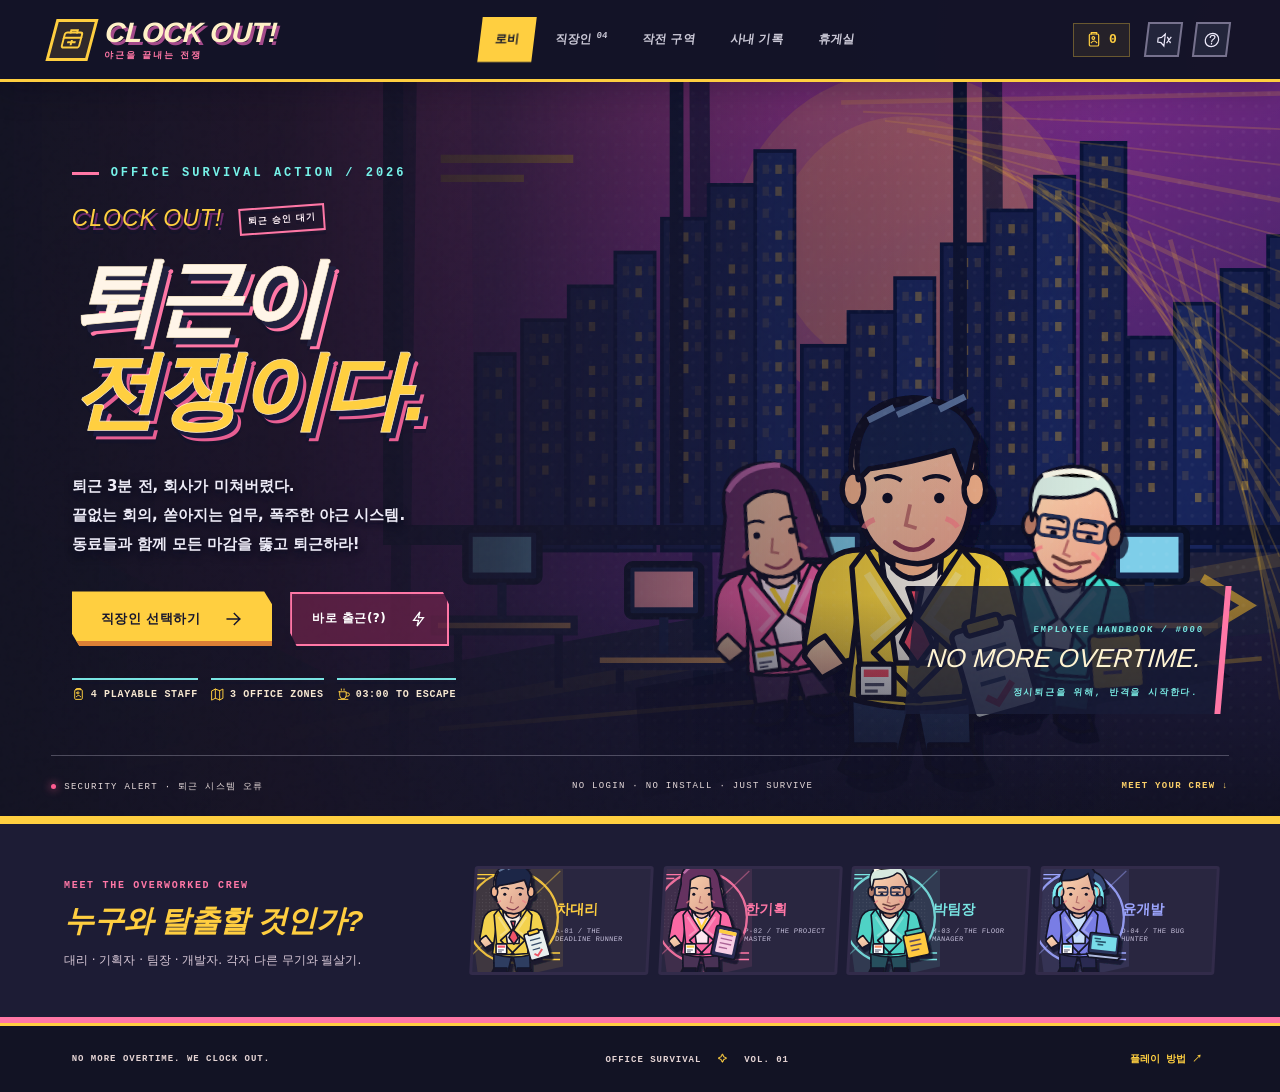
==== aftergrow/src/index.html @ 09dba0c4 "chore: include editable office game source, build and browser tests" ====
<!doctype html>
<html lang="ko">
<head>
<meta charset="utf-8">
<meta name="viewport" content="width=device-width,initial-scale=1,viewport-fit=cover">
<meta name="theme-color" content="#101022">
<meta name="description" content="퇴근 3분 전 폭주한 회사를 탈출하라! 네 명의 직장인이 펼치는 오피스 생존 액션.">
<title>CLOCK OUT! — 퇴근 전쟁</title>
<link rel="icon" href="assets/favicon.svg" type="image/svg+xml">
<link rel="stylesheet" href="styles.css">
</head>
<body>
<div class="app-shell">
  <header class="topbar" id="topbar">
    <button class="brand" data-nav="home" aria-label="처음 화면"><span id="brand-icon"></span><span>CLOCK OUT!<small>야근을 끝내는 전쟁</small></span></button>
    <nav class="main-nav" aria-label="주요 메뉴">
      <button class="nav-link active" data-nav="home">로비</button>
      <button class="nav-link" data-nav="roster">직장인 <sup>04</sup></button>
      <button class="nav-link" data-nav="map">작전 구역</button>
      <button class="nav-link" data-nav="archive">사내 기록</button>
      <button class="nav-link" data-nav="workshop">휴게실</button>
    </nav>
    <div class="top-tools"><span class="seed-wallet" id="wallet" title="작전으로 모은 업무 포인트"></span><button class="tool-button" id="sound-btn" title="소리 전환 (M)" aria-label="소리 켜기" aria-pressed="false"></button><button class="tool-button" id="help-btn" title="조작법 (F1)" aria-label="조작법 열기"></button></div>
  </header>
  <main id="main">
    <section id="menu" class="menu-view" aria-live="off"></section>
    <section id="play-view" class="play-view" hidden aria-label="오피스 작전">
      <canvas id="game" tabindex="0" role="img" aria-label="WASD 또는 방향키 이동. Space 돌진. E 전용 스킬. P 일시정지. 터치 드래그 이동."></canvas>
      <div class="play-vignette"></div>
      <div id="hud" class="hud">
        <div class="hud-person"><img id="hud-portrait" alt=""><div><span class="micro" id="hud-name"></span><div class="hp-track"><i id="hp-fill"></i></div><div class="hp-meta"><span id="hp-text"></span><span id="lv-text">LV 01</span></div></div></div>
        <div class="hud-clock"><span id="chapter-label" class="micro"></span><strong id="clock">03:00</strong><span id="objective">최종 관리자를 처치하세요</span></div>
        <div class="hud-counter"><span class="micro">처리한 업무</span><strong id="kill-text">000</strong><button id="pause-btn" class="tool-button" aria-label="일시정지">Ⅱ</button></div>
        <div class="xp-track"><i id="xp-fill"></i><span id="xp-text"></span></div>
      </div>
      <div id="boss-hud" class="boss-hud" hidden><div><span id="boss-name"></span><span id="boss-percent"></span></div><div><i id="boss-fill"></i></div></div>
      <div id="mission" class="mission"><span class="micro">FIELD OBJECTIVE</span><p id="mission-text">커피 머신의 원 안에서 2초 머무르세요.</p><span id="nodes-text">커피 머신 사용 0회</span></div>
      <div class="actionbar" id="actionbar"><div id="module-rack" class="module-rack"></div><div class="skill-buttons"><button id="skill-btn" class="ability-button"><span class="ability-icon" id="skill-icon"></span><span><b id="skill-name"></b><small id="skill-cd"></small></span><kbd>E</kbd><i id="skill-cover"></i></button><button id="dash-btn" class="ability-button dash"><span class="ability-icon" id="dash-icon"></span><span><b>돌진</b><small id="dash-cd">준비 완료</small></span><kbd>SPACE</kbd><i id="dash-cover"></i></button></div></div>
      <div class="touch-stick" id="touch-stick" hidden><div id="touch-knob"></div></div>
      <div id="chapter-cut" class="chapter-cut" hidden></div>
      <div id="battle-toast" class="battle-toast" role="status"></div>
    </section>
    <div id="overlay" class="overlay" hidden></div>
  </main>
  <footer id="footer"><span>NO MORE OVERTIME. WE CLOCK OUT.</span><span>OFFICE SURVIVAL <i>✧</i> VOL. 01</span><button data-nav="help">플레이 방법 ↗</button></footer>
</div>
<div id="site-toast" class="site-toast" role="status" aria-live="polite"></div>
<noscript><p style="padding:2rem">이 게임을 실행하려면 브라우저에서 JavaScript를 허용해 주세요.</p></noscript>
<script src="js/content.js"></script>
<script src="js/storage.js"></script>
<script src="js/art.js"></script>
<script src="js/audio.js"></script>
<script src="js/engine.js"></script>
<script src="js/app.js"></script>
</body>
</html>
---- aftergrow/src/styles.css ----
/* AFTERGROW / A botanical field guide in cream, ink, and living green. */
:root{--bg:#121e1b;--panel:#1a2923;--line:#dae1bd26;--ink:#e9ebd8;--muted:#94a598;--green:#cadd93;--amber:#edc589;--blue:#a8c7db;--accent:#cadd93;--serif:Georgia,'Nanum Myeongjo','Batang',serif;--sans:'Pretendard','Noto Sans KR','Apple SD Gothic Neo','Malgun Gothic',system-ui,sans-serif;--mono:'SFMono-Regular',Consolas,monospace}
*{box-sizing:border-box}html{background:var(--bg);scroll-behavior:smooth}body{margin:0;color:var(--ink);font-family:var(--sans);font-size:14px;line-height:1.6;overflow-x:hidden}button,a{-webkit-tap-highlight-color:transparent}button{font:inherit;color:inherit;cursor:pointer;border:0;background:none}button:disabled{cursor:not-allowed;opacity:.42}button:focus-visible,a:focus-visible{outline:2px solid var(--amber);outline-offset:5px}button,svg{flex-shrink:0}a{color:inherit}h1,h2,h3,p{margin:0}img{max-width:100%;display:block}svg{display:block}button .icon{pointer-events:none}[hidden]{display:none!important}.icon{width:22px;height:22px}::selection{background:#cadd9370;color:#fff}small{font-size:11px}kbd{font-family:var(--mono);border:1px solid #eff1d530;border-radius:4px;font-size:10px;padding:2px 6px;background:#f0efcd09}
.app-shell{max-width:1800px;margin:auto}.topbar{height:98px;padding:0 4.2%;display:flex;align-items:center;justify-content:space-between;gap:24px;border-bottom:1px solid var(--line)}.brand{display:flex;align-items:center;gap:12px;text-align:left;padding:0;font:500 21px var(--serif);letter-spacing:2px}.brand>span:first-child{display:grid;place-items:center;width:40px;height:45px;border:1px solid #cadd9360;border-radius:20px 20px 12px 12px;color:var(--green)}.brand .icon{width:26px;height:26px}.brand small{font:10px var(--sans);color:var(--muted);display:block;letter-spacing:3px;margin-top:6px}.main-nav{display:flex;align-items:center;gap:27px;height:100%}.nav-link{height:100%;position:relative;padding:0;font-size:12px;color:#a8b5a5;white-space:nowrap}.nav-link.active{color:var(--green)}.nav-link.active:after{position:absolute;bottom:-1px;left:0;right:0;height:2px;background:var(--green);content:''}.nav-link sup{font:9px var(--mono);color:#718c76}.nav-link:hover{color:var(--ink)}.top-tools{display:flex;gap:13px;align-items:center}.tool-button{border:1px solid var(--line);border-radius:50%;width:35px;height:35px;display:inline-flex;justify-content:center;align-items:center;color:var(--muted)}.tool-button .icon{width:16px;height:16px}.tool-button:hover{border-color:#cadd93;color:var(--ink);background:#cadd930e}.seed-wallet{display:flex;align-items:center;gap:7px;font:12px var(--mono);color:var(--green);margin-right:3px}.seed-wallet .icon{width:16px;height:16px}
#main{position:relative;min-height:640px}#menu{animation:arrive .5s ease}.micro,.eyebrow{font:10px var(--mono);letter-spacing:2px;text-transform:uppercase}.eyebrow{color:var(--green);display:flex;align-items:center;gap:12px}.eyebrow:before{content:'';width:27px;height:1px;background:currentColor}.pill{border:1px solid #d0dda742;border-radius:20px;padding:4px 10px;font:9px var(--mono);letter-spacing:1.3px;color:#c5d4ae;white-space:nowrap}.muted{color:var(--muted)}.section-kicker{color:var(--muted);font:10px var(--mono);letter-spacing:2px;margin-bottom:10px}.primary,.secondary,.text-button{display:inline-flex;align-items:center;justify-content:center;gap:24px;text-decoration:none;transition:transform .18s,background .18s,border-color .18s}.primary{background:var(--green);color:#243623;min-height:54px;border:1px solid var(--green);padding:14px 27px;font-weight:650;font-size:13px;border-radius:3px}.primary .icon{width:19px}.primary:hover{background:#dcebb0;transform:translateY(-2px)}.secondary{border:1px solid #d0dda749;border-radius:3px;min-height:54px;padding:14px 24px;color:#dbe1c8;font-size:13px;background:#18302525}.secondary:hover{border-color:var(--green);background:#cadd930d}.text-button{font-size:12px;color:var(--muted);padding:10px 0;gap:9px}.text-button:hover{color:var(--green)}.text-button .icon{width:17px}.button-row{display:flex;align-items:center;gap:14px;flex-wrap:wrap}.large-number{font:italic 50px var(--serif);color:#dbe3c0}.flourish{color:var(--green);font-family:var(--serif);font-size:26px}
.hero{position:relative;min-height:686px;isolation:isolate;overflow:hidden;border-bottom:1px solid var(--line)}.hero-art{position:absolute;inset:0;z-index:-3}.hero-art img{width:100%;height:100%;object-fit:cover;object-position:center}.hero:before{content:'';position:absolute;inset:0;z-index:-1;background:linear-gradient(90deg,#12201bee 0%,#14221cdd 26%,#12221ca6 40%,#12211c14 60%,transparent 80%),linear-gradient(0deg,#12201bce,transparent 24%)}.hero:after,.paper-grain:after{content:'';position:absolute;inset:0;pointer-events:none;background-image:url("data:image/svg+xml,%3Csvg viewBox='0 0 150 150' xmlns='http://www.w3.org/2000/svg'%3E%3Cfilter id='n'%3E%3CfeTurbulence type='fractalNoise' baseFrequency='.77' numOctaves='3' stitchTiles='stitch'/%3E%3C/filter%3E%3Cpath fill='%23fff' filter='url(%23n)' opacity='.19' d='M0 0h150v150H0z'/%3E%3C/svg%3E");opacity:.16;mix-blend-mode:screen;z-index:1}.hero-copy{position:relative;padding:83px 0 109px 5.6%;max-width:620px;z-index:2}.hero-copy .eyebrow{margin-bottom:28px}.hero-wordmark{font:11px var(--mono);letter-spacing:6px;color:#b0c29b;margin-bottom:16px}.hero h1{font-family:var(--serif);font-size:clamp(38px,3.8vw,65px);font-weight:400;line-height:1.38;letter-spacing:-2.4px;word-break:keep-all}.hero h1 em{font-style:normal;color:#d0dda1}.hero-description{font-size:13px;line-height:1.95;color:#b3bfa8;margin:25px 0 29px;word-break:keep-all}.hero .button-row{gap:18px}.hero .secondary{border:0;padding:0 10px;color:#d3d9c0;font-size:12px}.hero .secondary .icon{width:17px}.hero-detail{display:flex;gap:27px;margin-top:27px;color:#b2bfa2;font:10px var(--mono);letter-spacing:.7px}.hero-detail span{display:flex;align-items:center;gap:6px}.hero-detail .icon{width:13px;height:13px;color:var(--green)}.hero-caption{position:absolute;bottom:96px;right:6%;text-align:right}.hero-caption strong{display:block;font:italic 20px var(--serif);color:#e4e3bd;margin:5px 0}.hero-caption .micro{font-size:9px;color:#a5b893}.hero-caption:before{content:'';display:block;width:80px;height:1px;background:#d4dcb660;margin:0 0 18px auto}.hero-bottom{position:absolute;z-index:2;bottom:0;left:5.6%;right:5.6%;height:60px;border-top:1px solid var(--line);display:flex;align-items:center;justify-content:space-between;gap:12px;color:#a3b396;font:9px var(--mono);letter-spacing:1.3px}.status{display:flex;align-items:center;gap:8px}.status:before{content:'';width:5px;height:5px;border-radius:50%;background:var(--green);box-shadow:0 0 9px #cadd9350}
.home-after{padding:37px 5.6% 42px;display:grid;grid-template-columns:1fr 2.2fr;gap:36px;align-items:center;border-bottom:1px solid var(--line)}.home-after h2{font:24px var(--serif);margin:6px 0 9px}.home-after p{font-size:12px;color:var(--muted)}.mini-roster{display:grid;grid-template-columns:repeat(4,1fr);gap:10px}.mini-character{position:relative;display:flex;align-items:center;gap:6px;background:#d8e8b105;border:1px solid var(--line);border-radius:3px;padding:0 9px 0 0;min-height:90px;text-align:left;transition:background .2s,transform .2s}.mini-character:hover{transform:translateY(-3px);background:#d8e8b10e}.mini-character img{width:68px;height:90px;object-fit:contain;object-position:50% 60%;align-self:end}.mini-character strong{font-size:12px;color:var(--accent);font-weight:500}.mini-character small{display:block;font:9px var(--mono);color:var(--muted);margin-top:6px}
.page{padding:43px 5.6% 52px;animation:arrive .4s ease}.page-heading{display:flex;align-items:flex-end;justify-content:space-between;gap:30px;margin-bottom:26px}.page-heading h1{font-family:var(--serif);font-size:34px;font-weight:400;letter-spacing:-1px;margin-top:12px}.page-heading p{color:var(--muted);font-size:12px;line-height:1.9;max-width:380px}.page-counter{font:italic 68px var(--serif);color:#a6bf862a;line-height:1}.roster-tabs{display:grid;grid-template-columns:repeat(4,1fr);gap:11px;margin-top:30px}.roster-tab{border:1px solid var(--line);padding:10px 18px;display:flex;align-items:center;gap:15px;text-align:left;background:#d8e8b103;transition:.2s}.roster-tab img{width:53px;height:65px;object-fit:contain}.roster-tab strong{font-size:13px;font-weight:500}.roster-tab small{display:block;color:var(--muted);font-size:10px;margin-top:3px}.roster-tab .tab-check{margin-left:auto;color:var(--accent);font-size:13px;opacity:0}.roster-tab.selected{border-color:var(--accent);background:color-mix(in srgb,var(--accent) 7%,transparent)}.roster-tab.selected .tab-check{opacity:1}.roster-tab:hover{border-color:var(--accent)}.roster-layout{display:grid;grid-template-columns:45% 1fr;gap:48px;align-items:center;border:1px solid var(--line);background:linear-gradient(115deg,#cadd9304,transparent 60%);position:relative;padding:18px 44px 18px 10px;min-height:460px}.roster-portrait{height:430px;position:relative;display:grid;place-items:center}.roster-portrait img{height:100%;object-fit:contain;animation:breathe 6s ease-in-out infinite}.portrait-caption{position:absolute;bottom:11px;left:15px;right:15px;display:flex;justify-content:space-between;font:8px var(--mono);letter-spacing:2px;color:var(--muted)}.character-name{display:flex;align-items:center;gap:18px;margin:7px 0 3px}.character-name h2{font-family:var(--serif);font-size:48px;letter-spacing:-1px;font-weight:400;color:var(--accent)}.character-name .pill{color:var(--accent);border-color:color-mix(in srgb,var(--accent) 35%,transparent)}.character-title{font-size:12px;color:#c4ceb6}.character-quote{font-family:var(--serif);font-size:18px;margin:21px 0 10px;letter-spacing:-.4px;color:#e2e5d1;word-break:keep-all}.character-bio{font-size:12px;line-height:1.95;color:var(--muted);max-width:510px;word-break:keep-all}.trait-grid{display:grid;grid-template-columns:1fr 1fr;gap:17px;margin:22px 0 23px;padding-top:20px;border-top:1px solid var(--line)}.trait{display:flex;gap:11px;align-items:flex-start}.trait>.icon{color:var(--accent);width:24px;margin-top:3px}.trait label{display:block;font:8px var(--mono);letter-spacing:1.3px;color:var(--muted)}.trait strong{display:block;font-size:12px;font-weight:550;margin:2px 0 4px}.trait p{font-size:10px;color:#99ad9b;line-height:1.8}.character-stats{display:flex;gap:25px;margin:16px 0 19px}.stat-row{display:flex;align-items:center;gap:9px;color:var(--muted);font-size:10px}.stat-pips{display:flex;gap:3px}.stat-pips i{height:5px;width:13px;background:#cedfa919}.stat-pips i.on{background:var(--accent)}
.chapter-grid{display:grid;grid-template-columns:repeat(3,1fr);gap:19px}.chapter-card{display:flex;flex-direction:column;text-align:left;border:1px solid var(--line);background:#d9e5bd03;position:relative;padding:0;overflow:hidden}.chapter-card.selected{border-color:var(--accent)}.chapter-card:hover .chapter-picture img{transform:scale(1.04)}.chapter-picture{height:211px;width:100%;position:relative;overflow:hidden}.chapter-picture img{width:100%;height:100%;object-fit:cover;object-position:72% center;transition:transform .4s}.chapter-picture:after{content:'';position:absolute;inset:0;background:linear-gradient(0deg,#15251dc9,transparent 50%)}.chapter-number{position:absolute;left:21px;top:10px;font:italic 52px var(--serif);color:#ecedd2a6}.chapter-stamp{position:absolute;right:17px;top:21px;font:8px var(--mono);letter-spacing:2px;border:1px solid #dce6c554;padding:4px 8px;background:#19291e66;color:#e5e8c9}.chapter-info{padding:22px 24px 24px;flex:1}.chapter-info .micro{font-size:8px;color:var(--accent);letter-spacing:1.8px}.chapter-info h2{font:27px var(--serif);margin:8px 0 10px;font-weight:400}.chapter-info p{font-size:11px;color:var(--muted);line-height:1.95;word-break:keep-all}.chapter-meta{display:flex;align-items:center;justify-content:space-between;margin-top:21px;padding-top:15px;border-top:1px solid var(--line);font:10px var(--mono);color:#bacab0}.chapter-meta .icon{width:16px}.expedition-bar{display:flex;align-items:center;gap:22px;padding:18px 24px;background:#d5e7b206;border:1px solid var(--line);margin-top:24px}.expedition-bar img{width:62px;height:74px;object-fit:contain}.expedition-bar .expedition-copy{flex:1}.expedition-copy h3{font-size:14px;font-weight:500;margin:4px 0}.expedition-copy p{font-size:11px;color:var(--muted)}.expedition-bar .primary{margin-left:auto}.map-note{color:#91a58f;font-size:10px;margin-top:17px}
.archive-layout{display:grid;grid-template-columns:1fr 1.15fr;gap:28px;align-items:start}.archive-list{display:grid;grid-template-columns:1fr 1fr;gap:11px}.archive-item{min-height:96px;padding:18px;text-align:left;border:1px solid var(--line);display:flex;align-items:center;gap:14px;background:#dae0bc03}.archive-item>.icon{color:var(--green);width:22px}.archive-item strong{display:block;font-size:12px;font-weight:500;margin-top:7px}.archive-item small{font:8px var(--mono);letter-spacing:.8px;color:var(--muted)}.archive-item.selected{border-color:var(--green);background:#cadd930b}.archive-item.locked{opacity:.5}.archive-item.locked>.icon{color:var(--muted)}.archive-page{background:#dedeca;color:#344437;padding:42px 40px;min-height:480px;position:relative;box-shadow:4px 6px 0 #bdc3a622}.archive-page:before{content:'';position:absolute;inset:12px;border:1px solid #7483654a;pointer-events:none}.archive-page .micro{color:#6f7d63;font-size:9px}.archive-page h2{font:30px var(--serif);margin:38px 0 27px}.archive-page p{font:15px/2.3 var(--serif);word-break:keep-all}.archive-page .archive-sign{font:italic 16px var(--serif);color:#7e8c6a;text-align:right;margin-top:35px}.archive-decoration{display:flex;align-items:center;justify-content:space-between;border-bottom:1px solid #7e8c6a4d;padding-bottom:20px}.archive-decoration .icon{width:32px;height:32px;color:#7e8c6a}
.workshop-grid{display:grid;grid-template-columns:repeat(3,1fr);gap:20px}.research-card{border:1px solid var(--line);padding:28px;background:#d8e8b103}.research-card>.icon{width:41px;height:41px;color:var(--green);margin-bottom:20px}.research-card h2{font:24px var(--serif);margin:9px 0}.research-card p{font-size:11px;color:var(--muted);min-height:40px}.research-card .stat-pips{margin:20px 0}.research-card .stat-pips i{width:36px;background:#cadd931a}.research-card .stat-pips .on{background:var(--green)}.research-card button{width:100%;margin-top:9px;min-height:45px}.recipe-section{margin-top:36px;border-top:1px solid var(--line);padding-top:29px}.recipe-section h2{font:24px var(--serif);margin:8px 0 22px}.recipe-grid{display:grid;grid-template-columns:repeat(3,1fr);gap:18px}.recipe{border:1px solid var(--line);padding:20px;display:flex;gap:13px;align-items:flex-start}.recipe>.icon{color:var(--amber);margin-top:3px}.recipe strong{font-size:12px;font-weight:500}.recipe p{font-size:10px;color:var(--muted);margin:6px 0;line-height:1.8}.recipe .micro{font-size:8px;color:var(--amber);letter-spacing:.5px}
#footer{display:flex;align-items:center;justify-content:space-between;gap:16px;padding:25px 5.6%;font:8px var(--mono);letter-spacing:1px;color:#788c7c}#footer i{font-style:normal;padding:0 10px;color:var(--green)}#footer button{font-size:10px;color:#a4b497}.site-toast{position:fixed;bottom:28px;left:50%;transform:translate(-50%,20px);opacity:0;background:#e0e5c7;color:#273c29;padding:12px 24px;border-radius:4px;font-size:12px;z-index:60;pointer-events:none;transition:.2s;max-width:90vw;text-align:center;box-shadow:0 5px 25px #08100a60}.site-toast.visible{transform:translate(-50%,0);opacity:1}
body.in-game{overflow:hidden}body.in-game .topbar{height:66px;padding:0 3%;background:#101d18}body.in-game .brand{font-size:17px}body.in-game .brand small{display:none}body.in-game .brand>span:first-child{height:33px;width:30px;border-radius:16px 16px 8px 8px}body.in-game .brand .icon{width:20px;height:20px}body.in-game .main-nav{display:none}body.in-game #main{min-height:0}body.in-game #footer{display:none}.play-view{height:calc(100dvh - 66px);min-height:360px;position:relative;overflow:hidden;touch-action:none;background:#223a30}.play-view canvas{width:100%;height:100%;display:block;outline:0;touch-action:none}.play-vignette{position:absolute;inset:0;pointer-events:none;background:radial-gradient(ellipse at center,transparent 42%,#10231b88 100%)}.hud{position:absolute;top:0;left:0;right:0;display:flex;justify-content:space-between;align-items:flex-start;padding:24px 30px 38px;background:linear-gradient(#0b211be0,#0b211b55 70%,transparent);pointer-events:none;color:#edf0d8}.hud-person{display:flex;align-items:center;gap:14px;min-width:220px}.hud-person>img{width:55px;height:62px;object-fit:cover;border:1px solid #d9e2b534;border-radius:28px 28px 18px 18px;background:#acbe8433}.hud-person>div{width:174px}.hud-person .micro{font-size:9px;letter-spacing:1.5px;color:var(--accent)}.hp-track{height:7px;background:#e2edb926;margin-top:8px;border-radius:4px;overflow:hidden}.hp-track i{display:block;height:100%;background:linear-gradient(90deg,#98b76c,#d2e4a6);width:100%;transition:width .15s}.hp-meta{display:flex;justify-content:space-between;margin-top:5px;font:9px var(--mono);color:#c0ccac}.hud-clock{text-align:center;position:absolute;left:50%;transform:translateX(-50%);top:21px}.hud-clock .micro{font-size:8px;color:#c4d0b2;letter-spacing:1.8px}.hud-clock strong{display:block;font:40px var(--serif);letter-spacing:2px;line-height:1.15;margin:7px 0 6px}.hud-clock>span:last-child{display:block;font-size:9px;color:#a9bfa5}.hud-counter{text-align:right;display:grid;grid-template-columns:auto 38px;gap:1px 18px;align-items:center}.hud-counter>.micro{font-size:9px;grid-column:1;color:#b2c3a5}.hud-counter>strong{font:29px var(--serif);grid-column:1}.hud-counter>.tool-button{grid-column:2;grid-row:1/3;pointer-events:auto;background:#10291b70;color:#dae1b9}.xp-track{position:absolute;height:3px;left:0;right:0;top:0;background:#17291d}.xp-track>i{display:block;height:100%;width:0;background:#e4c58d;box-shadow:0 0 9px #e4c58d88}.xp-track span{display:none}.boss-hud{position:absolute;left:50%;top:127px;transform:translateX(-50%);width:min(400px,46%);pointer-events:none}.boss-hud>div:first-child{display:flex;justify-content:space-between;font-size:11px;color:#edd9b5;margin-bottom:6px;text-shadow:0 2px #183327}.boss-hud>div:last-child{height:5px;background:#eee0c222;border-radius:3px;overflow:hidden}.boss-hud i{display:block;height:100%;background:#dd9b7c;transition:width .13s}.mission{position:absolute;left:30px;top:122px;border-left:1px solid #d1dfba50;padding-left:13px;max-width:208px;pointer-events:none}.mission>.micro{font-size:8px;letter-spacing:1.5px;color:#c7d8b1}.mission>p{font-size:10px;color:#c2d0b2;line-height:1.8;margin:5px 0;text-shadow:0 1px #1b3023}.mission>span:last-child{font:9px var(--mono);color:#a3c494}.actionbar{position:absolute;bottom:22px;left:30px;right:30px;display:flex;align-items:flex-end;justify-content:space-between;gap:20px;pointer-events:none}.module-rack{display:flex;gap:6px;align-items:center;flex-wrap:wrap;max-width:480px}.module-slot{width:35px;height:39px;background:#142a22d9;border:1px solid #c1d4a735;border-radius:3px;display:grid;place-items:center;position:relative;color:#ceddae;pointer-events:auto}.module-slot .icon{width:19px;height:19px}.module-slot small{position:absolute;right:-3px;bottom:-3px;font:8px var(--mono);color:#1e3524;background:#d2dda8;padding:1px 3px;border-radius:2px}.module-slot.evolution{border-color:var(--amber);color:var(--amber)}.skill-buttons{display:flex;gap:9px;pointer-events:auto}.ability-button{background:#132b23eb;backdrop-filter:blur(8px);border:1px solid #cddfb66b;border-radius:5px;display:flex;align-items:center;position:relative;gap:12px;padding:10px 13px;text-align:left;min-width:177px;overflow:hidden;isolation:isolate}.ability-button.dash{min-width:135px;border-color:#a4c8bd55}.ability-icon{color:var(--accent)}.ability-icon .icon{width:27px;height:27px}.ability-button b{font-weight:500;font-size:11px;display:block}.ability-button small{font:8px var(--mono);color:#a9c095;display:block;margin-top:4px}.ability-button kbd{margin-left:auto;align-self:flex-end;padding:2px 4px;font-size:8px;color:#c8d6b0}.ability-button i{position:absolute;bottom:0;left:0;right:0;height:0;background:#49614775;z-index:-1}.ability-button.ready{box-shadow:0 0 25px #cadd9308}.ability-button:hover{border-color:var(--green)}.touch-stick{position:absolute;width:94px;height:94px;border:1px solid #d5e8b35c;border-radius:50%;background:#c2dba619;pointer-events:none;z-index:4;box-shadow:inset 0 0 35px #1c37215e}.touch-stick div{position:absolute;width:36px;height:36px;top:28px;left:28px;border-radius:50%;background:#d0e1b868;border:1px solid #d4e6b17d}.battle-toast{position:absolute;bottom:107px;left:50%;transform:translateX(-50%);padding:9px 19px;background:#10251fe8;border:1px solid #cadca444;border-radius:3px;text-align:center;font-size:11px;color:#d6e5b2;pointer-events:none;opacity:0;transition:opacity .2s;max-width:80%}.battle-toast.visible{opacity:1}.chapter-cut{position:absolute;top:38%;left:0;right:0;text-align:center;pointer-events:none;background:linear-gradient(90deg,transparent,#10261fdc 35%,#10261fdc 65%,transparent);padding:19px 0 23px;animation:cut-in 3s ease both}.chapter-cut .micro{color:var(--amber);font-size:9px;letter-spacing:4px}.chapter-cut h2{font:36px var(--serif);margin:9px 0;color:#ede7c7}.chapter-cut p{color:#a8bba2;font-size:11px}
.overlay{position:fixed;inset:0;background:#0e201bda;backdrop-filter:blur(10px);z-index:30;overflow:auto;display:flex;align-items:center;justify-content:center;padding:40px;animation:arrive .25s ease}.overlay.dialogue{background:#101e1aec;backdrop-filter:blur(4px)}.overlay-close{position:absolute;right:26px;top:24px}.modal{max-width:1040px;width:100%;position:relative}.modal-top{text-align:center;margin-bottom:32px}.modal-top .eyebrow{justify-content:center}.modal-top .eyebrow:after{content:'';height:1px;width:27px;background:currentColor}.modal-top h2{font:34px var(--serif);margin:15px 0 12px;font-weight:400}.modal-top>p{color:var(--muted);font-size:12px}.upgrade-cards{display:grid;grid-template-columns:repeat(3,1fr);gap:20px}.upgrade-card{position:relative;border:1px solid #d9e0bd46;background:linear-gradient(145deg,#344834cc,#1b3029ed);padding:26px;text-align:left;display:flex;flex-direction:column;min-height:337px;transition:transform .2s,border-color .2s;isolation:isolate}.upgrade-card:hover{transform:translateY(-7px);border-color:var(--accent);background:linear-gradient(145deg,#4b5d3dbb,#263b2ded)}.upgrade-card .card-key{position:absolute;right:16px;top:16px;font:10px var(--mono);color:var(--muted);border:1px solid #e0e4bc26;padding:0 5px}.card-art{height:99px;margin:10px 0 22px;display:flex;align-items:center;justify-content:center;position:relative;color:var(--accent)}.card-art:before{content:'';position:absolute;width:98px;height:98px;border:1px solid currentColor;border-radius:50%;opacity:.17}.card-art:after{content:'';position:absolute;width:76px;height:76px;border:1px dashed currentColor;border-radius:50%;opacity:.2}.card-art>.icon{width:44px;height:44px;stroke-width:1}.upgrade-card .micro{color:var(--accent);font-size:8px;letter-spacing:1.7px}.upgrade-card h3{font:24px var(--serif);margin:9px 0 11px;font-weight:400}.upgrade-card>p{font-size:11px;line-height:1.9;color:#b0bda4;flex:1;word-break:keep-all}.card-bottom{display:flex;align-items:center;justify-content:space-between;border-top:1px solid #d4deaf26;padding-top:15px;margin-top:19px;font:10px var(--mono);color:var(--accent)}.card-bottom .icon{width:17px}.upgrade-card.evolution{border-color:#e5c384a1;background:linear-gradient(145deg,#74604744,#213328)}.modal-foot{display:flex;align-items:center;justify-content:center;gap:20px;font-size:10px;color:var(--muted);margin-top:23px}.modal-foot button{color:var(--green);font-size:11px}.compact-modal{width:min(430px,100%);text-align:center;border:1px solid var(--line);background:#1a2a22;padding:43px 36px}.compact-modal .eyebrow{justify-content:center}.compact-modal h2{font:32px var(--serif);margin:20px 0 13px}.compact-modal p{font-size:12px;color:var(--muted);line-height:1.9;margin-bottom:25px}.compact-modal .primary,.compact-modal .secondary{width:100%;margin-top:10px}.compact-modal .text-button{margin-top:13px}.compact-modal .micro{color:var(--muted);font-size:9px}.motion-control{display:flex;align-items:center;justify-content:center;gap:8px;color:#b3c0a7;font-size:11px;margin:22px 0 0}.motion-control input{accent-color:var(--green)}
.dialogue-stage{max-width:1090px;width:100%;display:grid;grid-template-columns:43% 57%;position:relative;align-items:center;min-height:480px}.dialogue-portrait{height:475px;position:relative;display:grid;place-items:center}.dialogue-portrait img{height:100%;object-fit:contain;animation:breathe 6s ease infinite}.radio-art{width:230px;height:270px;display:grid;place-items:center;border:1px solid #cad6a326;border-radius:50% 50% 40% 40%;position:relative;background:radial-gradient(ellipse,#c9d59112,transparent 70%)}.radio-art>.icon{width:85px;height:85px;color:var(--green);stroke-width:.8}.radio-art:before,.radio-art:after{content:'';position:absolute;inset:17px;border:1px solid #cad6a326;border-radius:50%}.radio-art:after{inset:-30px;border-style:dashed;opacity:.5}.dialogue-paper{padding:42px 42px 35px;border-top:1px solid #ccdbb74d;border-bottom:1px solid #ccdbb74d;background:linear-gradient(110deg,#c7d9aa06,transparent)}.dialogue-paper .micro{color:var(--accent);font-size:9px;line-height:1.8}.dialogue-paper h2{font:27px var(--serif);margin:19px 0 24px;font-weight:400}.dialogue-text{font-size:17px;line-height:2.05;color:#d7dec6;word-break:keep-all;min-height:145px;font-family:var(--serif)}.dialogue-controls{margin-top:27px;display:flex;align-items:center;justify-content:space-between;gap:16px}.dialogue-dots{display:flex;gap:6px}.dialogue-dots i{height:4px;width:21px;background:#c6d8a42a}.dialogue-dots i.on{background:var(--green)}.dialogue-controls .primary{min-height:43px;padding:10px 18px;font-size:12px}.dialogue-controls .text-button{font-size:11px}.story-choice{max-width:800px;width:100%;border:1px solid var(--line);padding:39px 42px;background:#192e26}.story-choice .story-icon{width:48px;height:48px;color:var(--amber);margin:0 auto 20px}.story-choice .eyebrow{justify-content:center;color:var(--amber);font-size:9px}.story-choice h2{font:32px var(--serif);text-align:center;margin:16px 0 20px}.story-choice>p{font:16px/2.1 var(--serif);color:#c4d0b5;word-break:keep-all;max-width:600px;margin:auto}.story-options{display:grid;grid-template-columns:1fr 1fr;gap:17px;margin-top:30px}.story-option{border:1px solid #d5ddb946;background:#d5ddb905;text-align:left;padding:19px;transition:.2s}.story-option:hover{border-color:var(--green);background:#d5ddb90b}.story-option strong{display:block;font-size:13px;font-weight:500;margin-bottom:10px;color:#e4e9ca}.story-option small{font-size:10px;color:#afc298}.story-options .icon{width:17px;float:right}.story-reply{color:var(--green)!important;margin-top:15px!important}.story-choice .button-row{justify-content:center;margin-top:26px}
.result-modal{max-width:820px;width:100%;display:grid;grid-template-columns:32% 1fr;gap:30px;align-items:center;border:1px solid var(--line);background:#192c23;padding:36px}.result-art img{width:100%;max-height:390px;object-fit:contain}.result-copy .eyebrow{font-size:9px;color:var(--amber)}.result-copy h2{font:32px var(--serif);font-weight:400;margin:17px 0}.result-copy>p{font-size:13px;color:#c1cdb3;line-height:2;word-break:keep-all}.result-copy .ending-line{font-family:var(--serif);font-size:12px;color:#93ac8c;margin-top:12px}.result-stats{display:grid;grid-template-columns:repeat(4,1fr);gap:13px;border-top:1px solid var(--line);border-bottom:1px solid var(--line);margin:22px 0 15px;padding:18px 0}.result-stats label{font-size:9px;color:var(--muted);display:block}.result-stats strong{font:24px var(--serif);display:block;margin-top:7px}.reward-line{display:flex;gap:9px;align-items:center;font-size:12px;color:var(--green);margin-bottom:23px}.reward-line>.icon{width:18px}.result-copy .button-row{gap:10px}.result-copy .primary,.result-copy .secondary{font-size:11px;padding:11px 17px;min-height:44px}
.help-modal{max-width:660px;width:100%;padding:34px 38px;border:1px solid var(--line);background:#1a2e24;position:relative}.help-modal h2{font:29px var(--serif);margin:18px 0 26px}.help-rows{display:flex;flex-direction:column;gap:16px}.help-row{display:grid;grid-template-columns:135px 1fr;gap:17px;border-bottom:1px solid var(--line);padding-bottom:15px}.help-row>span{align-self:start;display:flex;gap:4px;flex-wrap:wrap;color:var(--green);font-size:11px}.help-row strong{font-size:12px;display:block;margin-bottom:4px}.help-row p{font-size:11px;color:var(--muted);line-height:1.85}.help-tip{font-size:11px;line-height:1.9;color:#b1c3a4;margin:23px 0}.help-modal>.primary{min-height:44px}
@keyframes arrive{from{opacity:0;transform:translateY(9px)}to{opacity:1;transform:translateY(0)}}@keyframes breathe{0%,100%{transform:translateY(0)}50%{transform:translateY(-7px)}}@keyframes cut-in{0%{opacity:0;transform:translateY(7px)}15%,75%{opacity:1;transform:translateY(0)}100%{opacity:0;transform:translateY(-7px)}}body.low-motion *,body.low-motion *:before,body.low-motion *:after{animation:none!important;transition:none!important;scroll-behavior:auto!important}
@media(min-width:1600px){.hero-copy{max-width:690px;padding-top:100px}.hero{min-height:750px}.hero h1{font-size:66px}.hero-description{font-size:14px}}
@media(max-width:1150px){.topbar{gap:15px;padding:0 3%;height:86px}.main-nav{gap:18px}.brand{font-size:18px}.top-tools{gap:8px}.hero{min-height:642px}.hero-copy{padding-top:73px;max-width:505px}.hero h1{font-size:43px}.hero-art img{object-position:58% center}.hero-description{max-width:360px}.hero-caption{right:4%;bottom:102px}.home-after{grid-template-columns:1fr 2fr;gap:23px}.mini-character{padding-right:5px;gap:0}.mini-character img{width:51px;height:78px}.mini-character strong{font-size:11px}.mini-character small{font-size:8px}.roster-layout{gap:16px;padding-right:25px}.character-quote{font-size:17px}.roster-portrait{height:410px}.trait-grid{gap:14px}.roster-tab{padding:8px 10px;gap:10px}.chapter-picture{height:170px}.chapter-info{padding:20px}.archive-page{padding:36px 29px}.page-heading{align-items:center}.page-heading p{max-width:300px}.hud-person{min-width:190px}.hud-person>div{width:145px}.skill-buttons{gap:7px}.ability-button{min-width:153px;gap:8px}.module-rack{max-width:310px}}
@media(max-width:850px){.topbar{height:112px;flex-wrap:wrap;gap:0;padding:14px 5% 0}.brand{height:42px}.brand small{font-size:9px;letter-spacing:2px}.brand>span:first-child{width:33px;height:39px}.main-nav{height:44px;order:3;width:100%;justify-content:space-between;gap:12px;margin-top:9px}.nav-link{font-size:11px}.top-tools{margin-left:auto}.hero-copy{padding:63px 0 110px 5.6%;max-width:455px}.hero h1{font-size:39px}.hero{min-height:606px}.hero-art img{object-position:61% center}.hero:before{background:linear-gradient(90deg,#14231bef 0%,#14231bc9 38%,#14231b22 85%),linear-gradient(0deg,#12201bdd,transparent 35%)}.hero-caption{display:none}.hero-description{font-size:12px;max-width:285px}.hero-detail{gap:18px;font-size:9px}.hero .primary{padding:13px 19px;gap:19px}.hero .secondary{font-size:11px}.hero-bottom{font-size:8px;letter-spacing:.5px}.home-after{display:block;padding-top:30px}.home-after>div:first-child{margin-bottom:22px}.mini-character img{width:60px;height:81px}.mini-character strong{font-size:12px}.page{padding-top:32px}.page-heading{gap:20px}.page-heading h1{font-size:29px}.page-heading p{font-size:11px;max-width:265px}.roster-layout{grid-template-columns:42% 1fr;gap:8px;padding:18px}.roster-portrait{height:325px}.character-name h2{font-size:38px}.character-quote{font-size:16px;margin-top:15px}.character-bio{font-size:11px}.trait-grid{grid-template-columns:1fr;margin:15px 0;padding-top:15px;gap:10px}.trait p{font-size:10px}.trait>svg{width:20px}.character-stats{gap:10px;flex-wrap:wrap}.stat-row{font-size:9px}.stat-pips i{width:9px}.roster-tab{padding:10px;gap:3px}.roster-tab img{width:37px;height:45px}.roster-tab small{font-size:8px}.roster-tab strong{font-size:11px}.roster-tab .tab-check{display:none}.roster-tabs{gap:8px;margin-top:17px}.chapter-grid{gap:12px}.chapter-info{padding:17px 14px}.chapter-info h2{font-size:22px}.chapter-info .micro{font-size:7px}.chapter-info p{font-size:10px}.chapter-meta{font-size:9px}.chapter-picture{height:145px}.chapter-number{font-size:42px;left:12px}.chapter-stamp{right:9px;top:14px;font-size:7px;padding:3px 5px}.expedition-bar{padding:14px;gap:12px}.expedition-bar .primary{padding:11px 17px;font-size:11px;gap:17px}.expedition-copy p{font-size:10px}.archive-layout{gap:18px}.archive-list{grid-template-columns:1fr}.archive-item{min-height:67px;padding:12px 17px}.archive-page{padding:31px 24px;min-height:560px}.archive-page p{font-size:14px}.archive-page h2{font-size:24px;margin:26px 0}.workshop-grid{gap:12px}.research-card{padding:21px 17px}.research-card h2{font-size:20px}.research-card p{font-size:10px}.recipe-grid{gap:12px}.recipe{padding:15px;gap:10px}.recipe>.icon{width:18px}.recipe p{font-size:9px}.recipe .micro{font-size:7px}#footer>span:nth-child(2){display:none}.overlay{padding:27px}.upgrade-card{padding:21px;min-height:326px}.upgrade-card h3{font-size:21px}.upgrade-card>p{font-size:10px}.upgrade-cards{gap:13px}.modal-top h2{font-size:29px}.dialogue-stage{grid-template-columns:38% 62%}.dialogue-portrait{height:350px}.dialogue-paper{padding:30px 24px}.dialogue-text{font-size:15px}.dialogue-paper h2{font-size:25px}.radio-art{width:160px;height:220px}.result-modal{grid-template-columns:25% 1fr;padding:28px;gap:17px}.result-copy h2{font-size:28px}.result-copy>p{font-size:12px}.result-stats{gap:9px}.hud{padding:20px}.hud-person>img{width:44px;height:50px}.hud-person>div{width:126px}.hud-clock strong{font-size:34px}.hud-clock .micro{font-size:7px}.hud-counter{gap:1px 10px}.hud-counter>strong{font-size:24px}.hud-counter>.micro{font-size:8px}.mission{left:20px;max-width:175px;top:108px}.mission>p{font-size:9px}.actionbar{left:20px;right:20px;bottom:19px;gap:12px}.module-rack{max-width:235px}.module-slot{width:29px;height:33px}.module-slot .icon{width:16px}.ability-button{min-width:142px;padding:9px;gap:7px}.ability-button.dash{min-width:103px}.ability-button b{font-size:10px}.ability-button kbd{display:none}.ability-icon .icon{width:22px}}
@media(max-width:600px){.topbar{padding-left:5%;padding-right:5%}.top-tools{gap:9px}.seed-wallet{font-size:10px}.tool-button{width:31px;height:31px}.brand{font-size:17px}.brand small{font-size:8px}.main-nav{gap:7px}.nav-link{font-size:10px}.hero{min-height:755px}.hero-art{top:222px;height:540px}.hero-art img{object-position:73% center}.hero:before{background:linear-gradient(180deg,#15261f 0%,#15261f 25%,#15261fde 39%,#15261f0a 65%,#14251bbd 95%)}.hero-copy{padding:35px 7% 0;max-width:100%}.hero-copy .eyebrow{font-size:8px;margin-bottom:19px;letter-spacing:1.4px}.hero-wordmark{font-size:8px;letter-spacing:4px;margin-bottom:12px}.hero h1{font-size:37px;line-height:1.4;letter-spacing:-1.7px}.hero-description{font-size:11px;line-height:1.9;margin:15px 0 20px;max-width:330px}.hero .button-row{gap:14px}.hero .primary{min-height:47px;font-size:11px;padding:11px 19px;gap:20px}.hero .secondary{min-height:47px;font-size:10px;gap:7px;padding:0}.hero .secondary .icon{width:15px}.hero-detail{margin-top:18px;gap:19px;font-size:8px;letter-spacing:0}.hero-detail .icon{width:11px}.hero-bottom{height:46px;left:7%;right:7%;font-size:7px}.hero-bottom>span:last-child{display:none}.home-after{padding:27px 7% 30px}.home-after h2{font-size:23px}.home-after p{font-size:11px}.mini-roster{grid-template-columns:repeat(2,1fr);gap:10px}.mini-character{gap:7px;min-height:82px}.mini-character img{width:65px;height:82px}.mini-character small{font-size:8px}.page{padding:28px 6% 35px}.page-heading{display:block;margin-bottom:23px;position:relative}.page-heading h1{font-size:28px;margin-top:10px}.page-heading p{margin-top:11px;max-width:95%;font-size:11px}.page-heading .page-counter{position:absolute;right:0;top:0;font-size:51px}.page-heading .eyebrow{font-size:8px;letter-spacing:1.4px}.roster-tabs{margin:0 0 16px;gap:6px}.roster-tab{flex-direction:column;padding:8px 3px;gap:1px;text-align:center}.roster-tab img{height:53px;width:45px}.roster-tab strong{font-size:10px}.roster-tab small{display:none}.roster-layout{display:block;padding:0 20px 25px}.roster-portrait{height:280px;margin-bottom:0}.portrait-caption{font-size:7px;bottom:16px;left:0;right:0;letter-spacing:1px}.character-name h2{font-size:39px}.character-info .micro{font-size:8px}.character-name{gap:15px}.character-title{font-size:11px}.character-quote{font-size:17px;margin:15px 0 9px}.character-bio{font-size:11px;line-height:1.95}.trait-grid{grid-template-columns:1fr 1fr;gap:13px}.trait{gap:7px}.trait>.icon{width:19px;height:19px}.trait p{font-size:9px;line-height:1.9}.trait strong{font-size:11px}.trait label{font-size:7px}.character-stats{gap:20px;margin-bottom:21px}.stat-row{font-size:9px;gap:6px}.stat-pips i{width:9px}.character-info .primary{min-height:47px;width:100%;font-size:12px}.chapter-grid{grid-template-columns:1fr;gap:17px}.chapter-card{display:grid;grid-template-columns:36% 1fr;min-height:190px}.chapter-picture{height:100%;min-height:190px}.chapter-picture img{object-position:71% center}.chapter-number{left:11px;top:8px;font-size:37px;z-index:1}.chapter-stamp{top:auto;bottom:15px;left:10px;right:auto;z-index:1;font-size:6px}.chapter-info{padding:20px 18px 18px}.chapter-info h2{font-size:24px}.chapter-info .micro{font-size:7px;letter-spacing:.7px}.chapter-info p{font-size:10px}.chapter-meta{font-size:8px;margin-top:16px;padding-top:12px}.expedition-bar{flex-wrap:wrap;padding:16px}.expedition-bar img{height:57px;width:49px}.expedition-copy h3{font-size:12px}.expedition-copy .micro{font-size:7px;letter-spacing:1px}.expedition-copy p{font-size:9px}.expedition-bar .primary{width:100%;min-height:46px;margin:3px 0 0}.map-note{font-size:9px;line-height:1.8}.archive-layout{grid-template-columns:1fr}.archive-list{grid-template-columns:1fr 1fr;gap:8px}.archive-item{padding:12px 9px;gap:8px;min-height:77px}.archive-item>.icon{width:17px}.archive-item strong{font-size:10px;margin-top:4px}.archive-item small{font-size:7px}.archive-page{min-height:360px;padding:31px 26px}.archive-page h2{font-size:28px}.archive-page p{font-size:14px;line-height:2.25}.workshop-grid{grid-template-columns:1fr}.research-card{padding:23px;display:grid;grid-template-columns:42px 1fr;column-gap:17px;row-gap:1px}.research-card>.icon{grid-column:1;grid-row:1/5;width:32px;height:32px;margin-top:10px}.research-card .micro{font-size:8px}.research-card h2{font-size:23px}.research-card p{min-height:0}.research-card .stat-pips{margin:13px 0;grid-column:2}.research-card button{grid-column:1/3;min-height:44px;margin-top:8px}.recipe-grid{grid-template-columns:1fr}.recipe{padding:18px}.recipe strong{font-size:12px}.recipe p{font-size:10px}.recipe .micro{font-size:8px}.recipe>.icon{width:22px}.recipe-section{margin-top:27px}.recipe-section h2{font-size:24px}#footer{padding:21px 6%;font-size:6px;letter-spacing:.4px}#footer button{font-size:8px}body.in-game .topbar{height:54px;flex-wrap:nowrap;padding:0 4%;gap:15px}body.in-game .brand{font-size:14px;height:auto;gap:8px}body.in-game .brand>span:first-child{width:27px;height:31px}body.in-game .top-tools{gap:9px}body.in-game .seed-wallet{display:none}.play-view{height:calc(100dvh - 54px);min-height:320px}.hud{padding:17px 14px 43px}.hud-person{gap:7px;min-width:128px}.hud-person>img{height:40px;width:32px}.hud-person>div{width:92px}.hud-person .micro{font-size:7px;letter-spacing:.2px}.hp-track{height:5px;margin-top:6px}.hp-meta{font-size:7px;margin-top:5px}.hud-clock{top:17px;left:56%}.hud-clock .micro{font-size:6px;letter-spacing:.7px}.hud-clock strong{font-size:28px;margin:6px 0 4px;letter-spacing:.7px}.hud-clock>span:last-child{font-size:7px;max-width:116px;margin:auto}.hud-counter{gap:0;display:flex;flex-direction:column;align-items:flex-end}.hud-counter>.micro{display:none}.hud-counter>strong{font-size:20px}.hud-counter>.tool-button{width:25px;height:25px;font-size:11px;margin-top:5px}.xp-track{height:3px}.mission{top:94px;left:15px;max-width:146px;padding-left:8px}.mission>.micro{font-size:6px;letter-spacing:.9px}.mission>p{font-size:8px;line-height:1.8;margin:4px 0;max-width:132px}.mission>span:last-child{font-size:7px}.boss-hud{top:125px;width:55%;left:60%}.boss-hud>div:first-child{font-size:9px}.boss-hud>div:last-child{height:4px}.actionbar{bottom:max(16px,env(safe-area-inset-bottom));left:13px;right:13px;align-items:flex-end}.module-rack{max-width:122px;gap:4px}.module-slot{width:25px;height:28px}.module-slot .icon{width:14px;height:14px}.module-slot small{font-size:6px;right:-1px;bottom:-2px}.skill-buttons{gap:7px;align-items:flex-end}.ability-button,.ability-button.dash{padding:8px 6px;min-width:65px;width:70px;height:80px;display:flex;flex-direction:column;justify-content:center;align-items:center;gap:5px;text-align:center;border-radius:13px}.ability-button.dash{width:63px;height:70px;border-radius:50% 50% 11px 11px}.ability-icon .icon{width:23px;height:23px}.ability-button b{font-size:8px}.ability-button small{font-size:7px;margin-top:3px}.ability-button.ready{box-shadow:0 0 18px #d4e6b419}.battle-toast{bottom:112px;font-size:9px;padding:8px 11px;max-width:85%;width:max-content}.chapter-cut{padding:16px 0}.chapter-cut .micro{font-size:7px;letter-spacing:2px}.chapter-cut h2{font-size:29px;margin:8px 0}.chapter-cut p{font-size:9px}.overlay{padding:21px 17px;align-items:center}.overlay-close{top:14px;right:14px}.modal-top{margin-bottom:21px}.modal-top .eyebrow{font-size:7px;letter-spacing:1.3px;gap:7px}.modal-top .eyebrow:before,.modal-top .eyebrow:after{width:16px}.modal-top h2{font-size:25px;margin:13px 0 9px}.modal-top>p{font-size:10px}.upgrade-cards{grid-template-columns:1fr;gap:10px}.upgrade-card{min-height:120px;padding:17px 17px 15px 98px;position:relative;display:block}.card-art{position:absolute;left:14px;top:15px;width:68px;height:75px;margin:0}.card-art:before{width:66px;height:66px}.card-art:after{width:50px;height:50px}.card-art>.icon{width:29px;height:29px}.upgrade-card .micro{font-size:7px;letter-spacing:1.3px}.upgrade-card h3{font-size:21px;margin:5px 0 6px}.upgrade-card>p{font-size:10px;line-height:1.7;padding-right:2px}.card-bottom{border:0;padding:0;margin-top:10px;font-size:8px}.card-bottom .icon{width:13px;height:13px}.upgrade-card .card-key{font-size:7px;right:10px;top:9px;padding:1px 4px}.upgrade-card:hover{transform:translateX(3px)}.modal-foot{font-size:8px;gap:10px;margin-top:17px;flex-wrap:wrap}.modal-foot button{font-size:10px}.compact-modal{padding:34px 25px}.compact-modal h2{font-size:30px}.compact-modal p{font-size:11px}.compact-modal .eyebrow{font-size:8px}.dialogue-stage{display:flex;flex-direction:column;min-height:0;max-width:470px}.dialogue-portrait{height:234px;width:100%;margin-top:-10px}.dialogue-portrait img{height:260px;margin-top:-20px}.radio-art{width:125px;height:156px}.radio-art>.icon{width:51px}.radio-art:after{inset:-19px}.dialogue-paper{padding:22px 15px 17px;width:100%}.dialogue-paper .micro{font-size:8px}.dialogue-paper h2{font-size:23px;margin:13px 0 15px}.dialogue-text{font-size:15px;line-height:1.95;min-height:125px}.dialogue-controls{gap:10px;margin-top:20px}.dialogue-controls .primary{font-size:11px;min-height:40px;padding:9px 15px;gap:13px}.dialogue-controls .text-button{font-size:9px}.dialogue-dots{gap:4px}.dialogue-dots i{width:13px;height:3px}.story-choice{padding:29px 23px}.story-choice .story-icon{width:35px;height:35px;margin-bottom:18px}.story-choice .eyebrow{font-size:7px;letter-spacing:.7px;gap:7px}.story-choice .eyebrow:before{width:15px}.story-choice h2{font-size:27px;margin:15px 0 17px}.story-choice>p{font-size:14px;line-height:1.95}.story-options{grid-template-columns:1fr;gap:10px;margin-top:23px}.story-option{padding:15px}.story-option strong{font-size:12px;margin-bottom:7px}.story-option small{font-size:9px}.story-choice .primary{min-height:43px;font-size:11px}.story-choice .button-row{margin-top:20px}.result-modal{display:block;padding:27px 24px;max-width:470px}.result-art{display:none}.result-copy .eyebrow{font-size:8px}.result-copy h2{font-size:29px;margin:16px 0}.result-copy>p{font-size:12px}.result-copy .ending-line{font-size:11px}.result-stats{gap:8px;padding:15px 0;margin:20px 0 15px}.result-stats label{font-size:8px}.result-stats strong{font-size:23px}.result-copy .button-row{display:grid;grid-template-columns:1fr 1fr}.result-copy .button-row>.primary{grid-column:1/-1;min-height:45px}.result-copy .button-row>.secondary{grid-column:1/-1}.result-copy .text-button{grid-column:1/-1;justify-content:center;font-size:10px}.reward-line{font-size:11px;margin-bottom:17px}.help-modal{padding:27px 23px}.help-modal .eyebrow{font-size:8px}.help-modal h2{font-size:26px;margin-bottom:22px}.help-rows{gap:13px}.help-row{grid-template-columns:89px 1fr;gap:12px;padding-bottom:11px}.help-row>span{font-size:9px}.help-row kbd{font-size:8px;padding:2px 3px}.help-row strong{font-size:11px}.help-row p{font-size:10px}.help-tip{font-size:10px;margin:18px 0}.help-modal>.primary{width:100%;font-size:12px;min-height:43px}.motion-control{font-size:10px}}
@media(max-height:680px) and (max-width:600px){.overlay{padding:16px;align-items:flex-start}.modal{margin:auto}.modal-top{margin-bottom:15px}.modal-top h2{font-size:23px;margin:9px 0}.upgrade-card{min-height:112px;padding-top:14px;padding-bottom:12px}.upgrade-card h3{font-size:19px}.upgrade-card>p{font-size:9px}.dialogue-stage{margin:auto}.dialogue-portrait{height:157px}.dialogue-portrait img{height:192px}.radio-art{width:98px;height:123px}.dialogue-paper{padding-top:19px}.dialogue-text{font-size:13px;min-height:100px}.dialogue-controls{margin-top:14px}.story-choice{margin:auto;padding:22px}.story-choice .story-icon{display:none}.story-choice>p{font-size:13px}.story-choice h2{font-size:25px}.story-options{margin-top:18px}.compact-modal,.result-modal,.help-modal{margin:auto}.help-row p{font-size:9px}.help-rows{gap:10px}.help-modal{padding:24px 21px}.help-modal h2{margin:14px 0 17px}.help-tip{font-size:9px;margin:15px 0}}
@media(prefers-reduced-motion:reduce){html{scroll-behavior:auto}*,*:before,*:after{animation:none!important;transition:none!important}}

/* Constrain SVG replaced elements to their portrait frame, not an intrinsic grid track. */
.roster-portrait{display:block}
.roster-portrait>img{width:100%;height:100%;max-height:100%;object-fit:contain}
.dialogue-portrait{display:flex;align-items:center;justify-content:center}
.dialogue-portrait>img{width:100%;height:100%;max-height:100%;object-fit:contain}

/* ===== CLOCK OUT! | ORIGINAL OFFICE-COMICS REDESIGN =====
   High-contrast city action poster language; no third-party assets or logos. */
:root{--bg:#101022;--panel:#1d1d36;--line:#f2f0ee2d;--ink:#fff5e8;--muted:#b9b5ca;--green:#ffcf40;--amber:#ff77a6;--blue:#79e5e3;--accent:#ffcf40;--serif:Impact,'Arial Black','Apple SD Gothic Neo','Malgun Gothic',sans-serif;--sans:'Pretendard','Noto Sans KR','Apple SD Gothic Neo','Malgun Gothic',system-ui,sans-serif;--mono:Consolas,'SFMono-Regular',monospace}
html,body{background:#101022;color:var(--ink)}body{background-image:radial-gradient(circle at 100% 5%,#fe55901a 0,transparent 33%),radial-gradient(circle at 0 60%,#82e8d015 0,transparent 35%)}
::selection{background:#ff77a6;color:#14142a}button:focus-visible,a:focus-visible{outline:3px solid #75e3e8;outline-offset:4px}
.topbar{background:#141429eb;height:82px;padding:0 4%;border-bottom:3px solid #ffcf40;position:relative;z-index:30;box-shadow:0 8px 30px #07071840}.brand{font-family:var(--serif);font-size:28px;font-style:italic;font-weight:900;letter-spacing:-.4px;transform:skew(-3deg);color:#fff1c7;text-shadow:3px 3px 0 #a44a8b}.brand>span:first-child{height:42px;width:42px;border-radius:0;transform:skew(-12deg);border:3px solid #ffcf40;background:#ffcf401f;color:#ffcf40}.brand small{font:800 9px var(--sans);letter-spacing:2px;color:#ff77a6;text-shadow:none;margin-top:0}.main-nav{gap:5px}.nav-link{height:auto;padding:13px 15px;color:#cac8d6;font-size:12px;font-weight:900;text-transform:uppercase;letter-spacing:.2px;transform:skew(-7deg)}.nav-link:hover{background:#ff77a61f;color:#fff}.nav-link.active{color:#111429;background:#ffcf40}.nav-link.active:after{height:0}.nav-link sup{font-weight:900;color:inherit}.tool-button{border:2px solid #77728e;border-radius:0;color:#ede9fa;transform:skew(-7deg);background:#23253b}.tool-button:hover{background:#ff77a6;color:#18162a;border-color:#ff77a6}.seed-wallet{color:#ffcf40;font-size:13px;font-weight:900;border:1px solid #ffcf4050;padding:8px 12px;background:#ffcf4012}
.eyebrow{font-weight:900;color:#ffcf40;letter-spacing:2.4px}.eyebrow:before{background:#ff77a6;height:3px}.micro,.section-kicker{font-family:var(--mono);font-weight:800;letter-spacing:1.7px}.section-kicker{color:#ff77a6}.pill{border:2px solid currentColor;border-radius:0;color:#ffcf40;font-weight:900}.primary,.secondary{border-radius:0;clip-path:polygon(0 0,96% 0,100% 24%,100% 100%,4% 100%,0 76%);font-weight:900;font-size:13px;text-transform:uppercase;letter-spacing:.5px}.primary{background:#ffcf40;border:0;color:#16162d;box-shadow:inset 0 -5px #da7f36;min-height:55px;padding:14px 29px}.primary:hover{background:#ffe371;transform:translateY(-3px)}.secondary{border:2px solid #ff77a6;color:#fff3fa;background:#4d264f68}.secondary:hover{border-color:#79e5e3;background:#79e5e32d;color:#fff}.text-button:hover{color:#ffcf40}.text-button{font-weight:800}
.hero{min-height:700px;border-bottom:8px solid #ffcf40;background:#201631}.hero-art img{object-position:74% 48%;filter:saturate(1.1) contrast(1.08)}.hero:before{background:linear-gradient(90deg,#131323 0%,#171325f5 22%,#17152ad0 39%,#15142b4b 63%,transparent 88%),linear-gradient(0deg,#101021df,transparent 30%)}.hero:after{opacity:.04;mix-blend-mode:normal}.hero-copy{max-width:760px;padding-top:84px;padding-bottom:115px;filter:drop-shadow(0 4px 0 #11132b70)}.hero-copy .eyebrow{font-size:12px;color:#76f2e9;letter-spacing:3px;margin-bottom:25px}.hero-wordmark{font-family:var(--serif);font-size:23px;letter-spacing:1px;color:#ffcf40;margin-bottom:18px;font-style:italic;text-shadow:3px 4px 0 #6c296d}.hero-stamp{display:inline-block;border:2px solid #ff77a6;font:800 9px var(--sans);letter-spacing:1px;padding:5px 7px;vertical-align:middle;color:#fff0f6;text-shadow:none;transform:rotate(-4deg);margin-left:9px}.hero h1{font-family:var(--serif);font-size:clamp(65px,6.7vw,126px);line-height:1.08;letter-spacing:-3px;font-style:italic;font-weight:900;text-shadow:6px 7px 0 #22223f,9px 10px 0 #ff77a6;-webkit-text-stroke:.7px #fff0ce}.hero h1 em{color:#ffcf40;font-style:italic;text-shadow:5px 6px 0 #191a3e,8px 9px 0 #e75f93}.hero-description{font-size:15px;font-weight:700;color:#edebf7;line-height:1.95;margin:35px 0 32px;word-break:keep-all;max-width:500px;text-shadow:0 2px 8px #0d0c1b}.hero .secondary{border:2px solid #ff77a6;padding:10px 20px;color:#fff;background:#a22d6173;font-size:12px}.hero-detail{display:flex;gap:13px;flex-wrap:wrap;margin-top:32px;color:#f7e8d1;font-weight:900}.hero-detail span{border-top:2px solid #79e5e3;padding-top:8px}.hero-detail .icon{color:#ffcf40}.hero-caption{bottom:103px;right:4.2%;padding:12px 18px;background:#181b37c9;border-right:6px solid #ff77a6;transform:skew(-5deg)}.hero-caption strong{font-family:var(--serif);font-size:26px;font-style:italic;color:#fff4d2}.hero-caption .micro{color:#77e5df}.hero-caption:before{height:0}.hero-bottom{left:4%;right:4%;height:61px;border-color:#e0ddf047;color:#e7dbdb}.hero-bottom .status:before{background:#ff5c91;box-shadow:0 0 9px #ff5c91}.hero-bottom>span:last-child{color:#fcd069;font-weight:900}
.home-after{padding:42px 5%;background:#1d1c35;grid-template-columns:1fr 2fr;border-bottom:6px solid #ff77a6}.home-after h2{font:italic 30px var(--serif);font-weight:900;color:#ffce40;letter-spacing:-.5px}.home-after p{font-size:12px;color:#d9c9d8}.mini-character{border:3px solid #322b4a;background:#292640;min-height:104px;overflow:hidden;transform:skew(-3deg)}.mini-character:hover{background:#37304a;border-color:var(--accent);transform:translateY(-5px) skew(-3deg)}.mini-character img{height:103px;width:75px;object-fit:cover;object-position:50% 42%;transform:scale(1.35) skew(3deg)}.mini-character strong{color:var(--accent);font-weight:900;font-size:14px}.mini-character small{font-size:7px;color:#c4bed9;letter-spacing:.3px}
.page{padding:49px 5.4% 65px}.page-heading{border-bottom:4px solid #ffcf40;padding-bottom:20px;align-items:center}.page-heading h1{font:italic 900 clamp(32px,3.2vw,52px) var(--serif);letter-spacing:-1px;color:#fff0d9;text-shadow:3px 4px 0 #4e2c63}.page-heading p{color:#d3c7d6;font-size:13px}.page-counter{font:italic 900 72px var(--serif);color:#ffcf402a}.roster-tabs{gap:10px}.roster-tab{border:3px solid #37324f;background:#1e1b33;transform:skew(-3deg)}.roster-tab.selected{background:#2d243b;border-color:var(--accent)}.roster-tab:hover{border-color:var(--accent)}.roster-tab img{width:63px;height:69px;object-fit:cover;object-position:50% 40%;transform:scale(1.16)}.roster-tab strong{font-weight:900;font-size:14px;color:var(--accent)}.roster-tab small{color:#d0c0d5;font-size:10px}.roster-tab .tab-check{font-size:24px;font-weight:900}.roster-layout{background:linear-gradient(105deg,#282137,#17182b 67%);border:3px solid var(--accent);box-shadow:11px 11px 0 #090b1f;min-height:455px;overflow:hidden}.roster-layout:after{content:'CREW';position:absolute;left:0;top:10px;z-index:0;color:#ffffff07;font:italic 900 180px var(--serif);letter-spacing:10px;pointer-events:none}.roster-portrait,.character-info{position:relative;z-index:1}.roster-portrait img{filter:drop-shadow(9px 10px 0 #0e1229)}.character-name h2{font:italic 900 59px var(--serif);color:var(--accent);letter-spacing:-1px;text-shadow:4px 5px 0 #11152f}.character-title{font-weight:800;color:#f2cfbc}.character-quote{font:italic 900 22px var(--serif);color:#fff3dc}.character-bio{color:#cfc5d5}.trait label{color:#ffcb50}.trait strong{font-weight:900}.trait p{color:#c5bbd1}.stat-pips i{height:8px;width:16px;background:#ffffff26}.stat-pips i.on{background:var(--accent)}
.chapter-grid{gap:20px}.chapter-card{border:3px solid #3a3450;background:#201c37;box-shadow:8px 8px 0 #090b1c}.chapter-card.selected{border-color:var(--accent)}.chapter-card:hover{border-color:var(--accent)}.chapter-picture{height:235px;border-bottom:4px solid var(--accent)}.chapter-picture img{filter:saturate(1.3) contrast(1.1);object-position:76% 50%}.chapter-picture:after{background:linear-gradient(0deg,#231b44a6,transparent 55%)}.chapter-number{font:italic 900 63px var(--serif);color:#fff6e8;text-shadow:4px 4px 0 #16162c}.chapter-stamp{background:#14152dd6;border:2px solid var(--accent);font-weight:900;color:#fff}.chapter-info{padding:25px 25px 23px}.chapter-info h2{font:italic 900 31px var(--serif);color:#fff1e3;letter-spacing:-.6px}.chapter-info p{color:#c9c2d7}.chapter-meta{border-color:#ffffff30;color:var(--accent)}.expedition-bar{border:3px solid #ffcf40;background:#2a223c;box-shadow:7px 7px 0 #101324}.expedition-copy h3{font-weight:900;font-size:16px}.expedition-copy p{color:#e3c3d6}.map-note{color:#b8b3ce}
.archive-item{border:2px solid #474056;background:#231f35}.archive-item.selected{border-color:#ffcf40;background:#413046}.archive-item>.icon{color:#ffcf40}.archive-item strong{font-weight:800}.archive-page{background:#ffe4a7;color:#24213b;box-shadow:8px 8px 0 #ff77a6}.archive-page:before{border:3px dashed #ad5591}.archive-page h2{font:italic 900 38px var(--serif);letter-spacing:-.5px}.archive-page p{font:500 15px/2 var(--sans)}.archive-page .micro{color:#815173}.archive-page .archive-sign{font:italic 900 17px var(--serif);color:#b34a7a}.archive-decoration .icon{color:#b34a7a}
.research-card{border:3px solid #49374e;background:linear-gradient(150deg,#32273e,#211d35);box-shadow:6px 6px 0 #11132c}.research-card>.icon{color:#ffcf40}.research-card h2{font:italic 900 30px var(--serif);color:#fff0d5}.research-card p{color:#c8c0d1}.research-card .stat-pips .on{background:#ffcf40}.recipe{border:2px solid #38314c;background:#191a31}.recipe>.icon{color:#ff77a6}.recipe strong{font-weight:900;font-size:13px}.recipe p{color:#bcb5ca}.recipe .micro{color:#f5c364}
#footer{border-top:3px solid #ffcf40;background:#121324;color:#e6d5d5;font-size:9px;font-weight:900}#footer i{color:#ffcf40}#footer button{color:#ffcf40;font-weight:900}.site-toast{border:3px solid #ffcf40;border-radius:0;background:#171930;color:#fff1db;box-shadow:5px 6px 0 #ff77a6;font-weight:800}
body.in-game .topbar{background:#17182d;border-bottom:2px solid #ffcf40}body.in-game .brand{font-size:22px}body.in-game .play-view{background:#1d2038}.hud{background:linear-gradient(#12172be8,#17142a66 75%,transparent);color:#fff4df}.hud-person>img{border:3px solid var(--accent);border-radius:0;background:#2b263f;object-fit:cover;object-position:center 29%}.hp-track{border-radius:0;background:#ffffff33}.hp-track i{background:linear-gradient(90deg,#ff7d9d,#ffcf40)}.hud-clock strong{font-family:var(--serif);font-style:italic;color:#ffcf40;text-shadow:3px 3px 0 #13142c}.hud-counter strong{color:#fff7e9}.xp-track{background:#15162e}.xp-track i{background:#79e5e3}.mission{border-left:4px solid #ffcf40;background:#12152aa3;padding:10px 12px}.mission .micro{color:#ffcf40}.boss-hud{background:#18142dd1;border:2px solid #ff7da6;padding:8px 13px}.boss-hud>div:last-child{background:#ffffff30}.boss-hud>div:last-child i{background:#ff77a6}.module-slot{background:#201c38;border:2px solid #74618a;border-radius:0}.module-slot .icon{color:#ffcf40}.ability-button,.ability-button.dash{border-radius:0;background:#241d3ad9;border:2px solid #6a6383;color:#fff}.ability-button.ready{border-color:#ffcf40;box-shadow:0 0 23px #ffcf4037}.ability-button.dash{border-color:#79e5e3}.ability-button kbd{border-radius:0}.battle-toast{background:#231e3feb;color:#ffe6ca;border:2px solid #ffcf40}.chapter-cut{background:#1f193bef;border:3px solid #ffcf40;box-shadow:10px 10px 0 #ff77a6}.chapter-cut h2{font:italic 900 48px var(--serif);color:#ffcf40}.play-vignette{background:radial-gradient(ellipse at center,transparent 36%,#10132c94 100%)}
.overlay{background:#080b1be8;backdrop-filter:blur(9px)}.modal,.compact-modal,.help-modal,.result-modal,.story-choice,.dialogue-paper{background:#26203b;color:#f8f2e8;border:3px solid #ffcf40;box-shadow:11px 11px 0 #ff77a6;border-radius:0}.modal-top h2,.compact-modal h2,.help-modal h2,.result-copy h2,.story-choice h2,.dialogue-paper h2{font-family:var(--serif);font-style:italic;font-weight:900;letter-spacing:-.5px;color:#ffce42}.modal-top>p,.compact-modal p,.result-copy>p,.help-row p,.story-choice>p{color:#e6dae1}.upgrade-card{background:#332842;border:3px solid #5d4963;border-radius:0}.upgrade-card:hover{border-color:#ffcf40}.upgrade-card.evolution{border-color:#ff77a6}.upgrade-card h3{font-family:var(--serif);font-style:italic;font-weight:900;color:#fff0d7}.upgrade-card>p{color:#ccc3d3}.card-art{color:var(--accent)}.card-key{background:#ffcf40;color:#12182d}.story-option{background:#382944;border:2px solid #594160;border-radius:0}.story-option:hover{border-color:#ffcf40}.story-option strong{color:#fff0d7}.story-option small{color:#ccc4d4}.story-reply{color:#ffce40!important}.dialogue-portrait{background:radial-gradient(circle at 40% 40%,#ff77a628,transparent 70%)}.radio-art{border:4px solid #ffcf40;color:#ffcf40;background:#25223e;border-radius:0}.result-art{background:linear-gradient(145deg,#543053,#1a1934)}.result-stats strong{color:#ffcf40}.reward-line{color:#ffcf40;font-weight:900}.help-row{border-color:#ffffff25}.help-row strong{color:#fff4df}.help-row>span kbd{background:#ffcf4020;border-color:#ffcf40;color:#ffe7a5}.help-tip{background:#19162d;color:#ddd1de}.motion-control{color:#bcb4c7}
@media(max-width:1250px){.topbar{gap:15px}.main-nav{gap:0}.nav-link{padding:12px 9px;font-size:11px}.hero h1{font-size:clamp(62px,7.4vw,106px)}.mini-character strong{font-size:12px}}
@media(max-width:760px){.topbar{height:68px;padding:0 4%;gap:9px}.brand{font-size:19px}.brand small{font-size:7px}.brand>span:first-child{width:31px;height:33px}.main-nav{overflow-x:auto}.nav-link{padding:10px 7px;font-size:10px}.seed-wallet{font-size:10px;padding:4px}.hero{min-height:650px}.hero:before{background:linear-gradient(90deg,#141324f5 0%,#141324c9 34%,#14132444 90%),linear-gradient(0deg,#141324ee 0%,transparent 45%)}.hero-art img{object-position:65% 50%}.hero-copy{padding:67px 5% 94px;max-width:96%}.hero-copy .eyebrow{font-size:9px;letter-spacing:1.6px}.hero-wordmark{font-size:20px}.hero h1{font-size:clamp(55px,10.7vw,83px);letter-spacing:-2.5px;text-shadow:3px 4px 0 #12152c,6px 7px 0 #ff77a6}.hero h1 em{text-shadow:3px 4px 0 #12152c,6px 7px 0 #ff77a6}.hero-description{font-size:12px;margin:28px 0 26px;max-width:380px}.hero .button-row{gap:10px}.hero .primary,.hero .secondary{min-height:44px;font-size:11px;padding:10px 14px}.hero-detail{gap:9px;margin-top:27px;font-size:8px}.hero-caption{display:none}.hero-bottom{left:4%;right:4%;font-size:7px;gap:5px}.hero-bottom>span:last-child{display:none}.home-after{display:block;padding:28px 4%}.home-after h2{font-size:25px}.home-after p{margin-bottom:17px}.mini-roster{grid-template-columns:repeat(2,1fr)}.mini-character{min-height:95px}.mini-character img{height:97px}.page{padding:29px 4% 48px}.page-heading h1{font-size:clamp(28px,6vw,40px)}.page-heading p{font-size:11px}.roster-tabs{grid-template-columns:repeat(2,1fr)}.roster-tab{padding:9px 11px}.roster-tab img{height:56px;width:52px}.roster-tab strong{font-size:12px}.roster-layout{display:block;padding:8px 21px 27px;box-shadow:6px 6px 0 #11132c}.roster-portrait{height:260px}.character-name h2{font-size:42px}.chapter-card{box-shadow:5px 5px 0 #13152a}.chapter-picture{min-height:190px}.chapter-number{font-size:43px}.chapter-info h2{font-size:25px}.expedition-bar{box-shadow:4px 4px 0 #11132c}.archive-page{box-shadow:5px 5px 0 #ff77a6}.archive-page h2{font-size:28px}.research-card h2{font-size:25px}body.in-game .topbar{height:54px}body.in-game .brand{font-size:15px}.play-view{height:calc(100dvh - 54px)}.mission{max-width:156px;top:97px;left:12px;padding:6px}.hud-clock strong{font-size:29px}.modal,.compact-modal,.help-modal,.result-modal,.story-choice,.dialogue-paper{box-shadow:5px 5px 0 #ff77a6}.upgrade-card h3{font-size:21px}.chapter-cut h2{font-size:34px}}
@media(max-width:390px){.topbar .top-tools{gap:3px}.nav-link{font-size:9px;padding:9px 5px}.hero{min-height:610px}.hero h1{font-size:56px}.hero-description{font-size:11px}.hero-stamp{font-size:7px}.hero-detail{font-size:7px}.hero-bottom{font-size:6px}.mini-character{padding-right:2px}.mini-character small{display:none}.mini-character img{width:68px}.hud-counter strong{font-size:18px}}
@media(prefers-reduced-motion:reduce){.mini-character:hover,.roster-tab:hover{transform:none}}
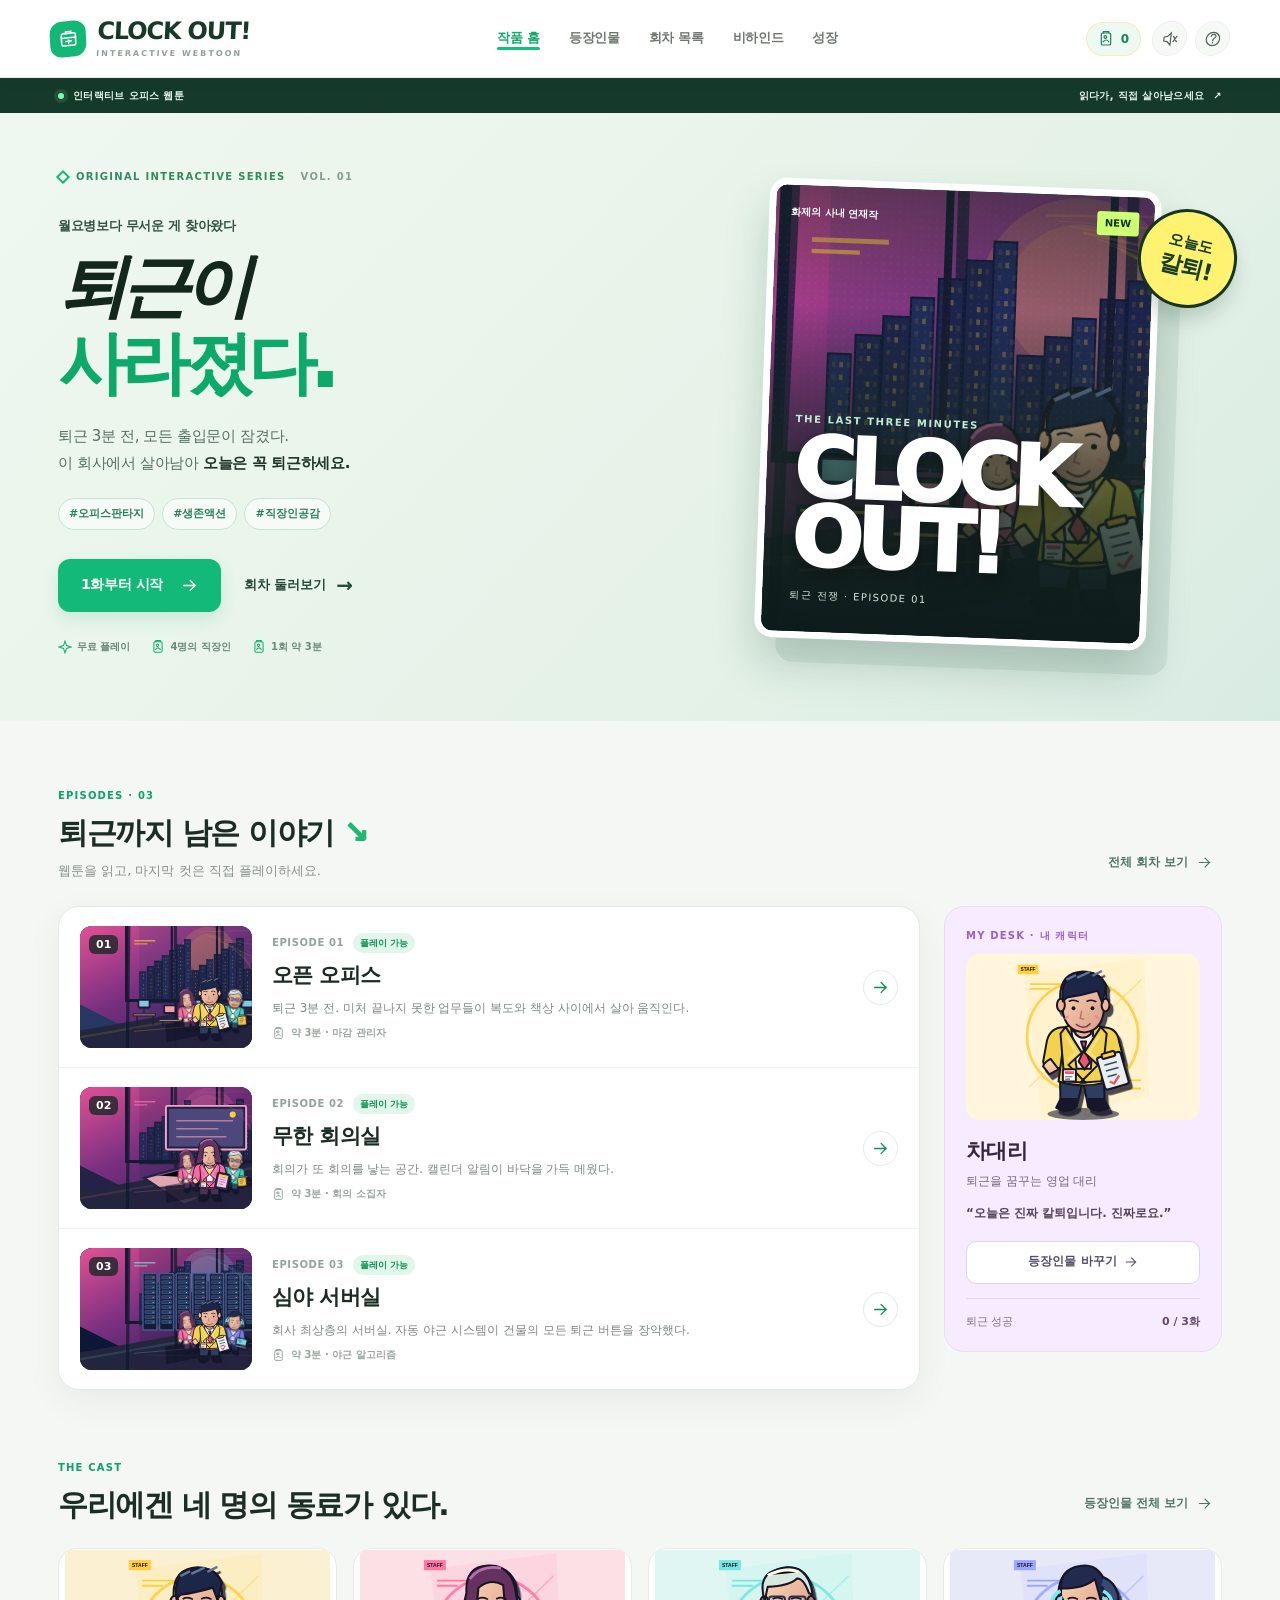
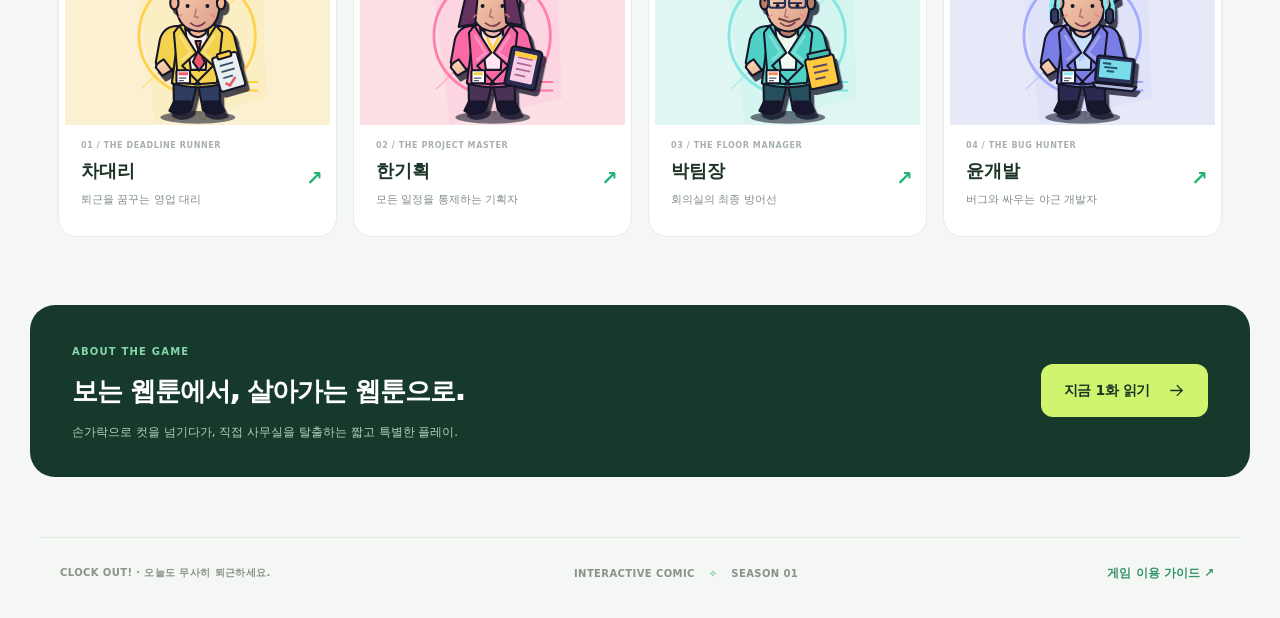
==== commit 08172587: "feat: redesign CLOCK OUT as an interactive vertical webtoon" ====
--- a/aftergrow/src/index.html
+++ b/aftergrow/src/index.html
@@ -12,19 +12,19 @@
 <body>
 <div class="app-shell">
   <header class="topbar" id="topbar">
-    <button class="brand" data-nav="home" aria-label="처음 화면"><span id="brand-icon"></span><span>CLOCK OUT!<small>야근을 끝내는 전쟁</small></span></button>
+    <button class="brand" data-nav="home" aria-label="처음 화면"><span id="brand-icon"></span><span>CLOCK OUT!<small>INTERACTIVE WEBTOON</small></span></button>
     <nav class="main-nav" aria-label="주요 메뉴">
-      <button class="nav-link active" data-nav="home">로비</button>
-      <button class="nav-link" data-nav="roster">직장인 <sup>04</sup></button>
-      <button class="nav-link" data-nav="map">작전 구역</button>
-      <button class="nav-link" data-nav="archive">사내 기록</button>
-      <button class="nav-link" data-nav="workshop">휴게실</button>
+      <button class="nav-link active" data-nav="home">작품 홈</button>
+      <button class="nav-link" data-nav="roster">등장인물 <sup>04</sup></button>
+      <button class="nav-link" data-nav="map">회차 목록</button>
+      <button class="nav-link" data-nav="archive">비하인드</button>
+      <button class="nav-link" data-nav="workshop">성장</button>
     </nav>
     <div class="top-tools"><span class="seed-wallet" id="wallet" title="작전으로 모은 업무 포인트"></span><button class="tool-button" id="sound-btn" title="소리 전환 (M)" aria-label="소리 켜기" aria-pressed="false"></button><button class="tool-button" id="help-btn" title="조작법 (F1)" aria-label="조작법 열기"></button></div>
   </header>
   <main id="main">
     <section id="menu" class="menu-view" aria-live="off"></section>
-    <section id="play-view" class="play-view" hidden aria-label="오피스 작전">
+    <section id="play-view" class="play-view" hidden aria-label="웹툰형 오피스 생존 액션">
       <canvas id="game" tabindex="0" role="img" aria-label="WASD 또는 방향키 이동. Space 돌진. E 전용 스킬. P 일시정지. 터치 드래그 이동."></canvas>
       <div class="play-vignette"></div>
       <div id="hud" class="hud">
@@ -36,13 +36,13 @@
       <div id="boss-hud" class="boss-hud" hidden><div><span id="boss-name"></span><span id="boss-percent"></span></div><div><i id="boss-fill"></i></div></div>
       <div id="mission" class="mission"><span class="micro">FIELD OBJECTIVE</span><p id="mission-text">커피 머신의 원 안에서 2초 머무르세요.</p><span id="nodes-text">커피 머신 사용 0회</span></div>
       <div class="actionbar" id="actionbar"><div id="module-rack" class="module-rack"></div><div class="skill-buttons"><button id="skill-btn" class="ability-button"><span class="ability-icon" id="skill-icon"></span><span><b id="skill-name"></b><small id="skill-cd"></small></span><kbd>E</kbd><i id="skill-cover"></i></button><button id="dash-btn" class="ability-button dash"><span class="ability-icon" id="dash-icon"></span><span><b>돌진</b><small id="dash-cd">준비 완료</small></span><kbd>SPACE</kbd><i id="dash-cover"></i></button></div></div>
-      <div class="touch-stick" id="touch-stick" hidden><div id="touch-knob"></div></div>
+      <div class="touch-stick" id="touch-stick" hidden aria-hidden="true"><div id="touch-knob"></div><span class="touch-stick-label">이동</span></div>
       <div id="chapter-cut" class="chapter-cut" hidden></div>
       <div id="battle-toast" class="battle-toast" role="status"></div>
     </section>
     <div id="overlay" class="overlay" hidden></div>
   </main>
-  <footer id="footer"><span>NO MORE OVERTIME. WE CLOCK OUT.</span><span>OFFICE SURVIVAL <i>✧</i> VOL. 01</span><button data-nav="help">플레이 방법 ↗</button></footer>
+  <footer id="footer"><span>CLOCK OUT! · 오늘도 무사히 퇴근하세요.</span><span>INTERACTIVE COMIC <i>✧</i> SEASON 01</span><button data-nav="help">게임 이용 가이드 ↗</button></footer>
 </div>
 <div id="site-toast" class="site-toast" role="status" aria-live="polite"></div>
 <noscript><p style="padding:2rem">이 게임을 실행하려면 브라우저에서 JavaScript를 허용해 주세요.</p></noscript>
--- a/aftergrow/src/styles.css
+++ b/aftergrow/src/styles.css
@@ -49,3 +49,541 @@
 @media(max-width:760px){.topbar{height:68px;padding:0 4%;gap:9px}.brand{font-size:19px}.brand small{font-size:7px}.brand>span:first-child{width:31px;height:33px}.main-nav{overflow-x:auto}.nav-link{padding:10px 7px;font-size:10px}.seed-wallet{font-size:10px;padding:4px}.hero{min-height:650px}.hero:before{background:linear-gradient(90deg,#141324f5 0%,#141324c9 34%,#14132444 90%),linear-gradient(0deg,#141324ee 0%,transparent 45%)}.hero-art img{object-position:65% 50%}.hero-copy{padding:67px 5% 94px;max-width:96%}.hero-copy .eyebrow{font-size:9px;letter-spacing:1.6px}.hero-wordmark{font-size:20px}.hero h1{font-size:clamp(55px,10.7vw,83px);letter-spacing:-2.5px;text-shadow:3px 4px 0 #12152c,6px 7px 0 #ff77a6}.hero h1 em{text-shadow:3px 4px 0 #12152c,6px 7px 0 #ff77a6}.hero-description{font-size:12px;margin:28px 0 26px;max-width:380px}.hero .button-row{gap:10px}.hero .primary,.hero .secondary{min-height:44px;font-size:11px;padding:10px 14px}.hero-detail{gap:9px;margin-top:27px;font-size:8px}.hero-caption{display:none}.hero-bottom{left:4%;right:4%;font-size:7px;gap:5px}.hero-bottom>span:last-child{display:none}.home-after{display:block;padding:28px 4%}.home-after h2{font-size:25px}.home-after p{margin-bottom:17px}.mini-roster{grid-template-columns:repeat(2,1fr)}.mini-character{min-height:95px}.mini-character img{height:97px}.page{padding:29px 4% 48px}.page-heading h1{font-size:clamp(28px,6vw,40px)}.page-heading p{font-size:11px}.roster-tabs{grid-template-columns:repeat(2,1fr)}.roster-tab{padding:9px 11px}.roster-tab img{height:56px;width:52px}.roster-tab strong{font-size:12px}.roster-layout{display:block;padding:8px 21px 27px;box-shadow:6px 6px 0 #11132c}.roster-portrait{height:260px}.character-name h2{font-size:42px}.chapter-card{box-shadow:5px 5px 0 #13152a}.chapter-picture{min-height:190px}.chapter-number{font-size:43px}.chapter-info h2{font-size:25px}.expedition-bar{box-shadow:4px 4px 0 #11132c}.archive-page{box-shadow:5px 5px 0 #ff77a6}.archive-page h2{font-size:28px}.research-card h2{font-size:25px}body.in-game .topbar{height:54px}body.in-game .brand{font-size:15px}.play-view{height:calc(100dvh - 54px)}.mission{max-width:156px;top:97px;left:12px;padding:6px}.hud-clock strong{font-size:29px}.modal,.compact-modal,.help-modal,.result-modal,.story-choice,.dialogue-paper{box-shadow:5px 5px 0 #ff77a6}.upgrade-card h3{font-size:21px}.chapter-cut h2{font-size:34px}}
 @media(max-width:390px){.topbar .top-tools{gap:3px}.nav-link{font-size:9px;padding:9px 5px}.hero{min-height:610px}.hero h1{font-size:56px}.hero-description{font-size:11px}.hero-stamp{font-size:7px}.hero-detail{font-size:7px}.hero-bottom{font-size:6px}.mini-character{padding-right:2px}.mini-character small{display:none}.mini-character img{width:68px}.hud-counter strong{font-size:18px}}
 @media(prefers-reduced-motion:reduce){.mini-character:hover,.roster-tab:hover{transform:none}}
+
+/* Mobile onboarding and thumb-first controls: independent, readable touch targets. */
+.tutorial-modal{width:min(100%,570px);max-height:calc(100dvh - 32px);overflow-y:auto;padding:clamp(22px,4vw,38px);background:#211a36;border:3px solid #ffcf40;box-shadow:9px 9px 0 #ff77a6;color:#fff8eb;position:relative}
+.tutorial-kicker{font:700 11px var(--mono);letter-spacing:1.5px;color:#79e5e3}
+.tutorial-symbol{display:grid;place-items:center;margin:24px 0 18px;width:74px;height:74px;background:#ffcf40;color:#242036;box-shadow:7px 7px 0 #ff77a6;transform:rotate(-4deg)}
+.tutorial-symbol .icon{width:38px;height:38px}
+.tutorial-modal h2{font:800 clamp(26px,4vw,38px)/1.24 var(--sans);letter-spacing:-1.2px;word-break:keep-all}
+.tutorial-description{font-size:15px;line-height:1.85;margin:17px 0;color:#e5ddea;word-break:keep-all}
+.tutorial-hint{background:#15132b;padding:14px 15px;border-left:4px solid #79e5e3;color:#f5dba0;font-size:12px;line-height:1.7;word-break:keep-all}
+.tutorial-progress{display:flex;gap:7px;margin:22px 0}.tutorial-progress i{width:32px;height:5px;background:#f5f2ed40}.tutorial-progress i.on{background:#ffcf40}
+.tutorial-buttons{display:flex;justify-content:space-between;align-items:center;gap:12px;flex-wrap:wrap}.tutorial-buttons .text-button,.tutorial-buttons .secondary,.tutorial-buttons .primary{min-height:44px;padding:10px 13px;font-size:12px}.tutorial-forward{display:flex;align-items:center;gap:8px;margin-left:auto}.tutorial-buttons .primary{background:#ffcf40;color:#202037;border:0}
+.play-view .touch-stick{width:116px;height:116px;left:max(16px,env(safe-area-inset-left));bottom:max(38px,calc(env(safe-area-inset-bottom) + 25px));z-index:5;background:#1a1d43aa;border:2px solid #79e5e3b8;box-shadow:0 0 0 9px #79e5e310,inset 0 0 22px #0e1428;opacity:.75;transition:opacity .12s,border-color .12s}
+.play-view .touch-stick.active{opacity:1;border-color:#ffcf40;box-shadow:0 0 0 9px #ffcf401c,inset 0 0 22px #0e1428}
+.play-view .touch-stick div{width:44px;height:44px;top:calc(50% - 22px);left:calc(50% - 22px);background:#79e5e3a8;border:2px solid #fff9dc;box-shadow:0 0 13px #79e5e371}
+.touch-stick-label{position:absolute;bottom:-22px;left:0;right:0;text-align:center;color:#fcf3d7;font:700 11px var(--sans);letter-spacing:2px;text-shadow:0 2px 5px #080923}
+@media(max-width:760px){body.in-game .top-tools .tool-button{min-width:44px;min-height:44px;width:44px;height:44px}body.in-game .hud-counter>.tool-button{min-width:44px;min-height:44px;width:44px;height:44px;font-size:16px}body.in-game .hud-counter{gap:0}body.in-game .hud-counter>strong{font-size:17px}}
+@media(max-width:600px){
+  .play-view .module-rack{position:absolute;left:0;bottom:155px;max-width:155px;pointer-events:none}
+  .play-view .skill-buttons{gap:8px;margin-left:auto}
+  .play-view .ability-button:not(.dash){width:80px;min-width:80px;height:88px;min-height:88px;padding:8px 4px}
+  .play-view .ability-button.dash{width:72px;min-width:72px;height:76px;min-height:76px;padding:8px 4px}
+  .play-view .ability-button b{font-size:10px;line-height:1.15}
+  .play-view .ability-button small{font-size:8px}
+  .play-view .battle-toast{bottom:122px}
+  .tutorial-modal{max-height:calc(100dvh - 28px);padding:21px 20px;box-shadow:5px 5px 0 #ff77a6}
+  .tutorial-symbol{width:60px;height:60px;margin:15px 0 14px}.tutorial-symbol .icon{width:30px;height:30px}
+  .tutorial-modal h2{font-size:27px}.tutorial-description{font-size:13px;margin:13px 0}.tutorial-hint{font-size:11px;padding:10px 12px}
+  .tutorial-progress{margin:15px 0}.tutorial-buttons{gap:4px}.tutorial-buttons .primary{gap:4px}
+}
+@media(max-height:590px) and (max-width:600px){.play-view .touch-stick{width:100px;height:100px}.play-view .module-rack{bottom:136px}.tutorial-modal{padding:15px 17px}.tutorial-symbol{width:48px;height:48px;margin:8px 0}.tutorial-modal h2{font-size:23px}.tutorial-description{font-size:12px;margin:9px 0}.tutorial-hint{font-size:10px;padding:8px 10px}.tutorial-progress{margin:10px 0}}
+
+@media (hover:none) and (pointer:coarse) and (max-height:600px) and (min-width:601px){
+ body.in-game .topbar{height:50px;padding:0 3%}
+ body.in-game .top-tools .tool-button{width:44px;height:44px}
+ .play-view{min-height:0!important;height:calc(100dvh - 50px)!important}
+ .play-view .touch-stick{width:100px;height:100px;bottom:max(34px,calc(env(safe-area-inset-bottom) + 24px))}
+ .play-view .actionbar{bottom:max(12px,env(safe-area-inset-bottom));left:14px;right:14px}
+ .play-view .module-rack{position:absolute;left:0;bottom:126px;max-width:230px}
+ .play-view .skill-buttons{margin-left:auto;gap:8px}
+ .play-view .ability-button{min-width:90px;width:90px;height:72px;padding:8px}
+ .play-view .ability-button.dash{min-width:74px;width:74px;height:72px;padding:8px}
+ .play-view .ability-button b{font-size:10px}.play-view .ability-button small{font-size:8px}.play-view .ability-button kbd{display:none}
+ .play-view .hud-counter>.tool-button{width:44px;height:44px;min-width:44px;min-height:44px}
+ .play-view .hud{padding:12px 18px}.play-view .hud-clock{top:9px}
+ .play-view .hud-clock strong{font-size:31px}.play-view .mission{top:94px}
+ .play-view .battle-toast{bottom:98px}
+}
+
+
+
+/* =======================================================================
+   CLOCK OUT! — Season 01 / Interactive Comic Design System
+   Original editorial comic-reading UI; not a replica of another service.
+   ======================================================================= */
+html{background:#f5f7f4}
+body:not(.in-game){--bg:#f5f7f4;--panel:#fff;--ink:#16261f;--muted:#728078;--green:#19b876;--accent:#19b876;--line:#e2eae4;color:#16261f;background:#f5f7f4}
+body:not(.in-game) .app-shell{max-width:none}
+body:not(.in-game) #main{min-height:450px}
+body:not(.in-game) .topbar{max-width:none;height:78px;min-height:78px;padding:0 max(24px,calc((100vw - 1180px)/2));background:#fff;border-bottom:1px solid #e8ece9;position:sticky;top:0;z-index:12;box-shadow:0 3px 18px #20392a06;gap:16px}
+body:not(.in-game) .brand{font:900 24px/1.05 var(--sans);color:#183125;letter-spacing:-1.15px;white-space:nowrap;gap:11px}
+body:not(.in-game) .brand>span:first-child{height:36px;width:36px;background:#13b874;border:0;border-radius:12px;transform:rotate(-6deg);color:#fff}
+body:not(.in-game) .brand .icon{height:21px;width:21px}
+body:not(.in-game) .brand small{font:800 8px/1.2 var(--sans);letter-spacing:2px;color:#91a197;margin-top:5px}
+body:not(.in-game) .main-nav{gap:29px;height:100%}
+body:not(.in-game) .nav-link{font-weight:700;font-size:13px;color:#6d786f;padding:0;letter-spacing:-.3px}
+body:not(.in-game) .nav-link.active{color:#13a96a}
+body:not(.in-game) .nav-link.active:after{height:3px;background:#15bf79;left:0;right:0;border-radius:8px}
+body:not(.in-game) .nav-link:hover{color:#0e8f57}
+body:not(.in-game) .nav-link sup{display:none}
+body:not(.in-game) .top-tools{gap:8px}
+body:not(.in-game) .tool-button{width:35px;height:35px;border-radius:50%;border:1px solid #edf0ee;color:#566359;background:#f7f9f7}
+body:not(.in-game) .tool-button:hover{background:#e8f9ef;border-color:#aee5cb;color:#138454}
+body:not(.in-game) .seed-wallet{font:800 12px var(--sans);background:#eff9f3;color:#14865b;padding:8px 11px;border-radius:100px}
+body:not(.in-game) #footer{max-width:1200px;margin:60px auto 0;border-top:1px solid #e1e9e3;padding:26px 20px 35px;color:#87938b;font:600 10px var(--sans);letter-spacing:.4px}
+body:not(.in-game) #footer button{color:#34936b;font-weight:800;font-size:12px}
+body:not(.in-game) #footer i{color:#16ba74}
+body:not(.in-game) .primary{background:#14b772;border-color:#14b772;border-radius:12px;color:#fff;font-weight:850;font-size:13px;gap:10px;box-shadow:none;min-height:48px}
+body:not(.in-game) .primary:hover{background:#0c9f61;border-color:#0c9f61}
+body:not(.in-game) .secondary{color:#233a2c;border:1px solid #d7e1da;border-radius:11px;background:#fff;min-height:45px}
+body:not(.in-game) .secondary:hover{background:#f1f8f3;border-color:#8dcaaa}
+body:not(.in-game) .text-button{color:#59816b}
+body:not(.in-game) .text-button:hover{color:#0e935d}
+.toon-wrap{width:min(100%,1220px);margin:0 auto;padding-left:28px;padding-right:28px}
+.toon-top-note{background:#15392a;color:#e4f6e9;height:35px;display:flex;align-items:center;font-size:10px;font-weight:700;letter-spacing:.35px}
+.toon-top-note .toon-wrap{display:flex;justify-content:space-between;align-items:center;gap:20px}
+.toon-top-note .toon-wrap>span{display:flex;align-items:center;gap:9px}
+.toon-live-dot{display:inline-block;width:6px;height:6px;border-radius:50%;background:#81f9a5;box-shadow:0 0 0 4px #81f9a51d}
+.toon-hero{min-height:0!important;overflow:visible!important;border:0!important;background:linear-gradient(133deg,#eff8f0 0%,#e5f2e8 65%,#d8ebe2 100%)!important;isolation:isolate}
+.toon-hero:before,.toon-hero:after{content:none!important}
+.toon-hero-inner{min-height:536px;display:grid;grid-template-columns:1.05fr .95fr;align-items:center;gap:52px;padding-top:42px;padding-bottom:48px}
+.toon-hero-copy{padding:16px 0 18px}
+.toon-label{display:flex;align-items:center;gap:8px;font:850 10px var(--sans);letter-spacing:1.3px;color:#348b61}
+.toon-label-square{height:10px;width:10px;border:2px solid #11b978;transform:rotate(45deg)}
+.toon-label-count{margin-left:7px;color:#879d90}
+.toon-title-stamp{margin-top:34px;margin-bottom:11px;font-weight:800;font-size:13px;letter-spacing:-.3px;color:#345342;display:inline-flex;gap:6px}
+.toon-hero h1{font-family:var(--sans);font-size:clamp(53px,5.4vw,78px);font-weight:950;line-height:1.12;letter-spacing:-5.8px;color:#13271c;word-break:keep-all;margin:0 0 20px}
+.toon-hero h1 em{font-style:normal;color:#0ca96b;position:relative;white-space:nowrap}
+.toon-hero-lead{font-size:15px;line-height:1.85;color:#567064;margin:0 0 20px;letter-spacing:-.35px}
+.toon-hero-lead strong{color:#1e352a}
+.toon-tags{display:flex;gap:7px;flex-wrap:wrap;margin-bottom:29px}
+.toon-tags>span{font-weight:750;font-size:11px;background:#fff9;border:1px solid #c6e4d0;color:#278059;border-radius:100px;padding:6px 10px}
+.toon-main-actions{display:flex;gap:13px;align-items:center;flex-wrap:wrap}
+.toon-start,.toon-bottom-banner button{border:0;background:#13b979;color:white;border-radius:12px;min-height:53px;padding:13px 23px;display:inline-flex;justify-content:center;align-items:center;gap:18px;font:900 14px var(--sans);letter-spacing:-.4px;box-shadow:0 7px 16px #14a56b26;transition:background .2s,transform .2s}
+.toon-start .icon,.toon-bottom-banner .icon{height:17px;width:17px}
+.toon-start:hover,.toon-bottom-banner button:hover{background:#0a945c;transform:translateY(-2px)}
+.toon-continue{font-size:13px;font-weight:850;display:inline-flex;align-items:center;gap:10px;min-height:48px;padding:10px;color:#274738}
+.toon-continue:hover{color:#0c975b}
+.toon-continue span{font-size:20px}
+.toon-series-meta{margin-top:27px;display:flex;align-items:center;gap:21px;flex-wrap:wrap;font-size:10px;font-weight:750;color:#6c8878}
+.toon-series-meta span{display:flex;align-items:center;gap:5px}
+.toon-series-meta svg{width:14px;height:14px;color:#1aad70}
+.toon-hero-visual{height:462px;position:relative;display:flex;justify-content:center;align-items:center;padding:0 12px}
+.toon-poster{height:460px;width:min(100%,392px);position:relative;border-radius:18px;overflow:hidden;background:#17342e;box-shadow:22px 24px 0 #163f2b13,0 24px 44px #124a2f35;transform:rotate(2.1deg);border:7px solid #fff}
+.toon-poster img{width:100%;height:100%;object-fit:cover;object-position:60% center}
+.toon-poster-shadow{position:absolute;inset:0;background:linear-gradient(0deg,#0c1b18f5 0%,#16291dad 36%,transparent 73%),linear-gradient(180deg,#12252177,transparent 26%)}
+.toon-poster-head{position:absolute;top:15px;left:15px;right:15px;display:flex;justify-content:space-between;align-items:center;gap:10px;font-size:10px;font-weight:850;color:#fff}
+.toon-poster-head span:last-child{color:#133324;background:#ccff71;border-radius:3px;padding:4px 8px}
+.toon-poster-bottom{position:absolute;bottom:28px;left:27px;right:12px;display:flex;flex-direction:column;gap:7px;color:#fff}
+.toon-poster-bottom>span{font-size:10px;letter-spacing:1.6px;font-weight:850;color:#bdeed1}
+.toon-poster-bottom strong{font:1000 clamp(66px,6.5vw,102px)/.83 var(--sans);letter-spacing:-6px;text-shadow:0 4px 18px #0005}
+.toon-poster-bottom small{font-size:10px;color:#d5e9da;letter-spacing:1.4px;margin-top:8px}
+.toon-poster-sticker{position:absolute;top:26px;right:-15px;background:#fff271;width:99px;height:99px;border-radius:50%;display:grid;place-content:center;text-align:center;font-size:15px;font-weight:800;line-height:1.3;color:#183d29;transform:rotate(14deg);box-shadow:0 12px 20px #153e2633;border:3px solid #17351e}
+.toon-poster-sticker b{font-size:23px;letter-spacing:-1px}
+.toon-home-content{padding-top:67px}
+.toon-section-head{display:flex;align-items:flex-end;justify-content:space-between;gap:20px;margin-bottom:24px}
+.toon-overline{display:block;font-size:10px;color:#0da267;font-weight:900;letter-spacing:1.2px;margin-bottom:10px;text-transform:uppercase}
+.toon-section-head h2{font-size:clamp(22px,2.6vw,30px);font-weight:900;color:#1c2e24;line-height:1.25;letter-spacing:-1.35px}
+.toon-section-head h2 span{color:#20b774;font-weight:950}
+.toon-section-head p{margin-top:10px;font-size:13px;color:#869188}
+.toon-text-link{display:inline-flex;align-items:center;gap:9px;font-size:12px;font-weight:850;color:#527564;white-space:nowrap;padding:10px}
+.toon-text-link .icon{width:15px;height:15px}
+.toon-text-link:hover{color:#0da267}
+.toon-home-grid{display:grid;grid-template-columns:1fr 278px;gap:24px;align-items:start}
+.toon-episode-list{background:#fff;border:1px solid #e4eae6;border-radius:21px;overflow:hidden;box-shadow:0 11px 35px #243e2810}
+.toon-episode-row{display:flex;align-items:center;text-align:left;gap:20px;width:100%;padding:19px 21px;border-bottom:1px solid #eef2ef;transition:background .2s}
+.toon-episode-row:last-child{border-bottom:0}
+.toon-episode-row:hover{background:#f5faf6}
+.toon-episode-thumb{position:relative;width:172px;height:122px;flex-shrink:0;overflow:hidden;border-radius:12px;background:#2d3c36}
+.toon-episode-thumb img{height:100%;width:100%;object-fit:cover;object-position:center}
+.toon-thumb-no{position:absolute;top:9px;left:9px;background:#0c251db8;color:white;border-radius:6px;padding:3px 7px;font:900 11px var(--sans)}
+.toon-episode-body{flex:1;display:flex;flex-direction:column;min-width:0;gap:6px}
+.toon-episode-kicker{font-size:10px;font-weight:850;color:#94a39a;letter-spacing:.6px;display:flex;align-items:center;gap:9px}
+.toon-episode-kicker b{font-size:9px;border-radius:50px;padding:3px 7px;letter-spacing:0}
+.toon-episode-kicker b.is-new{color:#15905b;background:#e1f7e9}.toon-episode-kicker b.is-clear{color:#656b7a;background:#f0f0f3}
+.toon-episode-body>strong{font-weight:950;font-size:21px;letter-spacing:-.7px;color:#1b2d23}
+.toon-episode-body>small{font-size:12px;line-height:1.55;color:#7d8980;display:-webkit-box;-webkit-line-clamp:2;-webkit-box-orient:vertical;overflow:hidden}
+.toon-episode-time{display:flex;align-items:center;gap:6px;font-size:10px;color:#9aa59e;font-weight:650;margin-top:2px}
+.toon-episode-time svg{width:13px;height:13px}
+.toon-row-action{display:grid;place-items:center;flex-shrink:0;width:35px;height:35px;border:1px solid #e4ebe6;border-radius:50%;color:#178955}
+.toon-row-action svg{width:17px;height:17px}
+.toon-episode-row:hover .toon-row-action{background:#16b476;color:#fff;border-color:#16b476}
+.toon-now-playing{background:#f6ebff;border:1px solid #eedafa;border-radius:20px;padding:21px;text-align:left;overflow:hidden}
+.toon-now-playing .toon-overline{color:#9a5fd0}
+.toon-desk-art{height:166px;border-radius:13px;background:color-mix(in srgb,var(--char-color) 18%,white);overflow:hidden;display:grid;place-items:center;margin-bottom:15px}
+.toon-desk-art img{height:172px;max-width:100%;object-fit:contain;object-position:center bottom}
+.toon-now-playing h3{font-size:21px;color:#352541;font-weight:950;letter-spacing:-.7px}
+.toon-now-playing p{font-size:12px;color:#7b687c;margin-top:3px}
+.toon-desk-quote{display:block;margin:13px 0 17px;font-size:12px;font-weight:650;color:#58445d;line-height:1.65}
+.toon-desk-button{width:100%;min-height:43px;display:flex;justify-content:center;align-items:center;gap:7px;border-radius:10px;background:#fff;color:#594c68;font-size:12px;font-weight:850;border:1px solid #ded3eb}
+.toon-desk-button svg{width:14px;height:14px}.toon-desk-button:hover{background:#fffafc}
+.toon-desk-stats{margin-top:14px;padding-top:14px;border-top:1px solid #e2d4eb;display:flex;justify-content:space-between;font-size:11px;color:#826c8b}
+.toon-desk-stats b{color:#674777}
+.toon-cast-feature{padding-top:70px}
+.toon-cast-teasers{display:grid;grid-template-columns:repeat(4,1fr);gap:16px}
+.toon-cast-teaser{min-width:0;background:#fff;border:1px solid #e8ece9;border-radius:19px;overflow:hidden;position:relative;text-align:left;transition:transform .18s,box-shadow .18s}
+.toon-cast-teaser:hover{transform:translateY(-4px);box-shadow:0 12px 30px #23462d16}
+.toon-cast-portrait{background:color-mix(in srgb,var(--char-color) 20%,#fafaf6);height:175px;display:grid;place-items:center;overflow:hidden}
+.toon-cast-portrait img{height:180px;max-width:100%;object-fit:contain;object-position:center bottom}
+.toon-cast-caption{padding:15px 16px 20px;display:flex;flex-direction:column;gap:5px}
+.toon-cast-caption small{font-size:8px;font-weight:850;letter-spacing:.6px;color:#a6b1a9;white-space:nowrap;overflow:hidden;text-overflow:ellipsis}
+.toon-cast-caption strong{font-size:18px;color:#1e3427;font-weight:950}
+.toon-cast-caption>span{font-size:11px;color:#819087;min-height:24px}
+.toon-cast-arrow{position:absolute;right:13px;bottom:42px;color:#1fb471;font-weight:900;font-size:20px}
+.toon-bottom-banner{background:#16392b;border-radius:25px;margin-top:68px;padding:34px 42px;display:flex;align-items:center;justify-content:space-between;gap:23px;color:#fff}
+.toon-bottom-banner span{font-size:10px;font-weight:900;color:#85d8ab;letter-spacing:1.2px}
+.toon-bottom-banner h2{margin:10px 0;font-size:26px;font-weight:950;letter-spacing:-1px;word-break:keep-all}
+.toon-bottom-banner p{font-size:12px;color:#b4d0bb;line-height:1.65}
+.toon-bottom-banner button{white-space:nowrap;background:#d1f46f;color:#193524;box-shadow:none}
+.toon-bottom-banner button:hover{background:#e6ff9b}
+
+/* Series pages, cast and episode reader */
+.toon-page{width:min(100%,1220px);margin:0 auto;padding:48px 28px 70px}
+.toon-page-intro{margin-bottom:32px;padding-bottom:29px;border-bottom:1px solid #e1e9e2}
+.toon-page-intro h1{font-size:clamp(37px,4.6vw,59px);font-family:var(--sans);font-weight:950;line-height:1.2;letter-spacing:-3px;margin-bottom:14px;color:#172b1e}
+.toon-page-intro h1 em{font-style:normal;color:#17b26c}
+.toon-page-intro p{max-width:560px;font-size:13px;color:#73877a;line-height:1.9}
+.toon-character-tabs{display:grid;grid-template-columns:repeat(4,minmax(0,1fr));gap:13px;margin:0 0 23px}
+.toon-character-tab{min-width:0;min-height:120px;padding:12px;border-radius:15px;border:2px solid transparent;background:#fff;box-shadow:0 1px 5px #1e45260b;gap:10px}
+.toon-character-tab:hover{border-color:#94d4b2}
+.toon-character-tab.selected{border-color:#12b575;background:#f3fcf6}
+.toon-tab-portrait{width:60px;height:76px;flex-shrink:0;border-radius:10px;background:color-mix(in srgb,var(--accent) 17%,white);overflow:hidden;display:grid;place-items:center}
+.toon-tab-portrait img{height:74px;width:60px;max-width:100%;object-fit:contain}
+.toon-character-tab strong{font-weight:950;font-size:15px;color:#1d3226;margin:5px 0}
+.toon-character-tab small{font-size:10px;color:#7b887d;white-space:normal;line-height:1.4}
+.toon-character-tab .tab-check{color:#16a86c;font-weight:950}
+.toon-cast-detail{border:1px solid #e5eee7;background:#fff;border-radius:24px;box-shadow:0 15px 45px #21412b0b;overflow:hidden;padding:0;display:grid;grid-template-columns:minmax(0,43%) minmax(0,57%);gap:0;min-height:482px}
+.toon-cast-illustration{height:100%;min-height:482px;margin:0;overflow:hidden;background:color-mix(in srgb,var(--accent) 19%,#fff9ee);position:relative}
+.toon-cast-illustration:before{position:absolute;content:'';height:275px;width:275px;border-radius:50%;top:70px;left:50%;transform:translateX(-50%);background:#fff9}
+.toon-cast-illustration img{height:min(460px,88%);width:100%;position:absolute;left:0;bottom:14px;object-fit:contain;z-index:2;animation:none}
+.toon-character-no{position:absolute;z-index:1;top:26px;left:25px;font:950 56px var(--sans);letter-spacing:-3px;color:#ffffffa1}
+.toon-cast-illustration .portrait-caption{z-index:4;left:25px;bottom:20px;right:25px;color:#264431;font:900 9px var(--sans)}
+.toon-character-info{padding:clamp(25px,4.7vw,57px);display:flex;flex-direction:column;justify-content:center}
+.toon-character-info .toon-overline{color:#159b5f}
+.toon-character-info .character-name{margin:0 0 2px;display:block}
+.toon-character-info .character-name h2{font:950 clamp(38px,4vw,56px)/1.1 var(--sans);letter-spacing:-2.6px;color:#1e3427}
+.toon-role-tag{display:inline-flex;margin-top:13px;padding:6px 10px;background:#ebf8ef;color:#158151;border-radius:100px;font-size:11px;font-weight:750}
+.toon-character-info .character-quote{font:800 21px/1.5 var(--sans);color:#243a2e;margin:24px 0 12px}
+.toon-character-info .character-bio{font-size:12px;color:#849087;line-height:1.95}
+.toon-character-stats{display:flex;flex-wrap:wrap;gap:12px;margin:18px 0}
+.toon-character-stats .stat-row{font-size:10px;gap:9px;color:#71847a}
+.toon-character-stats .stat-pips i.on{background:#1abb79}
+.toon-character-traits{border-top:1px solid #e8ede9;display:grid;grid-template-columns:1fr 1fr;gap:19px;padding-top:19px;margin:0 0 14px}
+.toon-character-traits .trait>.icon{color:#13a767;flex-shrink:0}
+.toon-character-traits .trait label{font-size:8px;color:#8b9b90}
+.toon-character-traits .trait strong{font-size:12px;color:#243b2d}
+.toon-character-traits .trait p{color:#88958d;font-size:10px;line-height:1.7}
+.toon-trait-passive{display:flex;align-items:flex-start;gap:9px;color:#738778;margin:8px 0 23px}
+.toon-trait-passive svg{flex-shrink:0;color:#12a66c;width:18px;height:18px}
+.toon-trait-passive strong{color:#274435;font-size:12px}.toon-trait-passive p{font-size:11px;color:#90a095;margin-top:4px;line-height:1.6}
+.toon-character-info>.toon-start{align-self:flex-start}
+.toon-episode-index{margin-top:12px}
+.toon-completion{font-weight:800;font-size:12px;padding:9px 13px;background:#e3f5e9;color:#108957;border-radius:100px}
+.toon-chapter-list{display:grid;grid-template-columns:1fr;gap:12px}
+.toon-chapter-item{display:flex;align-items:center;gap:25px;text-align:left;padding:14px;border-radius:18px;border:2px solid transparent;background:#fff;box-shadow:0 4px 12px #1d3b2310;min-height:168px;flex-direction:row}
+.toon-chapter-item.selected{border-color:#20bd7b;background:#fcfffc}
+.toon-chapter-item:hover{border-color:#a0ddbe}
+.toon-chapter-thumb{height:137px;width:218px;flex-shrink:0;border-radius:13px;overflow:hidden;position:relative}
+.toon-chapter-thumb img{height:100%;width:100%;object-fit:cover;object-position:center}
+.toon-chapter-thumb:after{display:none}
+.toon-chapter-thumb .chapter-number{top:10px;left:10px;font:950 13px var(--sans);background:#14372cca;color:#fff;border-radius:6px;padding:5px 7px}
+.toon-chapter-info{display:flex;flex-direction:column;gap:9px;flex:1;min-width:0;padding:0}
+.toon-chapter-info strong{font-size:23px;letter-spacing:-.8px;font-weight:950;color:#193125}
+.toon-chapter-desc{font-size:13px;color:#7f8f84;line-height:1.65}
+.toon-chapter-meta{font-size:10px;color:#95a098;font-weight:750}
+.toon-chapter-select{display:flex;gap:6px;align-items:center;padding-right:20px;color:#8b9c8c;font-size:12px;font-weight:850;white-space:nowrap}
+.toon-chapter-select svg{width:15px;height:15px}
+.toon-chapter-item.selected .toon-chapter-select{color:#0fa96e}
+.toon-reading-dock{background:#153b2c;color:#fff;border:0;border-radius:17px;margin:25px 0 0;padding:17px 23px;gap:20px;min-height:116px;box-shadow:0 9px 20px #19493120}
+.toon-reading-dock>img{height:75px;width:60px;object-fit:contain;border-radius:10px;background:#ffffff23}
+.toon-reading-dock .toon-overline{color:#a0e4b8;margin:0 0 4px}
+.toon-reading-dock .expedition-copy h3{font-size:21px;color:#fff;font-weight:900}
+.toon-reading-dock .expedition-copy p{color:#b8d1c1;font-size:11px}
+.toon-reading-dock .toon-text-link{color:#b4e4c8}
+.toon-reading-dock .toon-start{white-space:nowrap;background:#d5f580;color:#173726;box-shadow:none}
+.toon-reading-dock .toon-start:hover{background:#efff9f}
+.toon-map-footnote{font-size:11px;color:#95a499;margin:19px 0}
+
+/* All episodes now read as scrollable original comic panels. */
+.overlay.dialogue{background:#e8eee9!important;backdrop-filter:none!important;padding:0!important;align-items:stretch!important;justify-content:center!important;overflow:hidden!important}
+.toon-reader{height:100dvh;width:min(100%,730px);overflow-y:auto;overscroll-behavior:contain;background:#fff;box-shadow:0 0 0 1px #e1e6e3,0 20px 50px #0e271820;scroll-behavior:smooth;position:relative;color:#1c3427}
+.toon-reader-head{min-height:65px;display:grid;grid-template-columns:85px 1fr 65px;align-items:center;gap:4px;padding:10px 18px;border-bottom:1px solid #e8ece9;position:sticky;top:0;z-index:6;background:#fffc;backdrop-filter:blur(15px)}
+.toon-reader-head button{display:flex;align-items:center;gap:4px;color:#556d5b;font-weight:800;font-size:12px;padding:8px 0}
+.toon-reader-head button svg{width:17px;height:17px;transform:rotate(180deg)}
+.toon-reader-head>div{text-align:center}
+.toon-reader-head small{display:block;font-weight:800;font-size:9px;color:#88a08c;letter-spacing:.5px}
+.toon-reader-head strong{display:block;margin-top:3px;font-size:14px;letter-spacing:-.3px}
+.toon-reader-count{justify-self:end;font-size:12px;font-weight:900;color:#11a568;background:#e9f7ec;border-radius:100px;padding:6px 9px}
+.toon-reader-body{margin:auto;width:min(100%,690px);padding-bottom:70px}
+.toon-story-title{text-align:center;min-height:290px;display:flex;flex-direction:column;align-items:center;justify-content:center;background:linear-gradient(#f4faf3,#e6f3e7);padding:35px 22px}
+.toon-story-title .toon-overline{color:#199b66}
+.toon-story-title h2{font:950 clamp(38px,5vw,58px)/1.2 var(--sans);letter-spacing:-2.5px;margin-bottom:15px;color:#203728}
+.toon-story-title p{font-size:12px;color:#799484}
+.toon-reader-down{margin-top:18px;color:#1ba86d;font-size:27px;animation:toonBob 1.8s ease-in-out infinite}
+@keyframes toonBob{50%{transform:translateY(7px)}}
+.toon-story-cut{margin:42px auto 78px;position:relative;width:calc(100% - 38px);box-shadow:0 12px 25px #142a1d14}
+.toon-story-cut:nth-child(even){transform:rotate(.35deg)}
+.toon-story-cut:nth-child(odd){transform:rotate(-.3deg)}
+.toon-story-image{height:clamp(230px,32vw,420px);position:relative;overflow:hidden;background:#2b3e37}
+.toon-story-image>img{width:100%;height:100%;object-fit:cover;object-position:65% center;filter:saturate(.9)}
+.toon-story-cut:nth-of-type(2) .toon-story-image>img{object-position:85% center;transform:scale(1.09);filter:hue-rotate(18deg) saturate(.75)}
+.toon-story-cut:nth-of-type(3) .toon-story-image>img{object-position:25% center;transform:scale(1.12);filter:hue-rotate(-22deg) brightness(.83)}
+.toon-story-image:after{content:'';position:absolute;inset:0;background:linear-gradient(0deg,#051d1878,transparent 72%);pointer-events:none}
+.toon-cut-counter{position:absolute;z-index:2;top:17px;left:18px;background:#d6f77b;color:#143828;font-size:11px;letter-spacing:1px;font-weight:950;padding:8px 11px;border-radius:4px;box-shadow:3px 4px 0 #1c342d}
+.toon-cut-worker{position:absolute;right:4%;bottom:-22%;height:110%;width:54%;display:grid;place-items:end;z-index:2;opacity:.97}
+.toon-cut-worker img{max-height:100%;height:100%;width:100%;object-fit:contain;object-position:bottom}
+.toon-story-caption{background:#fff;border:3px solid #1d3227;padding:27px clamp(20px,4vw,40px);position:relative;z-index:3}
+.toon-story-caption:before{content:'';position:absolute;width:20px;height:20px;background:#fff;border:3px solid #1d3227;border-right:0;border-bottom:0;top:-13px;left:38px;transform:rotate(45deg)}
+.toon-speaker{display:inline-flex;background:#1da66b;color:#fff;padding:4px 9px;border-radius:5px;font-size:10px;font-weight:900;letter-spacing:.2px}
+.toon-speech{font-size:clamp(16px,2.3vw,21px);font-weight:800;line-height:1.75;letter-spacing:-.6px;color:#28362b;margin-top:13px;word-break:keep-all}
+.toon-story-next{text-align:center;background:#172b21;color:#fff;padding:55px 22px 66px;margin:0 19px;display:flex;flex-direction:column;align-items:center;gap:14px}
+.toon-story-next>span{font-size:10px;letter-spacing:1.8px;color:#a9dbb9;font-weight:900}
+.toon-story-next>p{font-size:19px;font-weight:900;letter-spacing:-.7px;margin:0 0 10px;line-height:1.5}
+.toon-story-next .toon-start{background:#e3f97c;color:#133927}
+.toon-story-next .toon-start:hover{background:#f3ffaa}
+.toon-reader-skip{margin-top:5px;padding:12px;color:#b0c6b7;font-weight:700;font-size:11px;text-decoration:underline;text-underline-offset:4px}
+.toon-reader-skip:hover{color:#fff}
+/* In-game mid-episode choice in visual comic dialogue */
+.overlay:not(.dialogue) .toon-story-choice{width:min(100%,680px);max-height:calc(100dvh - 32px);overflow-y:auto;background:#fdfefc;border-radius:22px;box-shadow:0 24px 80px #02150c80;color:#21342a;padding:0}
+.toon-choice-head{padding:29px 31px 22px}
+.toon-choice-head h2{font-size:clamp(27px,3vw,36px);font-weight:950;letter-spacing:-1.4px}
+.toon-choice-head p{font-size:12px;color:#91a097;margin-top:8px}
+.toon-choice-frame{position:relative;background:#e8f1ed;padding:0 0 35px}
+.toon-choice-illustration{height:190px;position:relative;overflow:hidden}
+.toon-choice-illustration img{height:100%;width:100%;object-fit:cover;object-position:center}
+.toon-choice-illustration:after{content:'';position:absolute;inset:0;background:#0b342a65}
+.toon-choice-fx{position:absolute;top:26px;right:29px;font:900 60px var(--sans);z-index:2;color:#edff6c;text-shadow:4px 4px #1c392a;transform:rotate(12deg)}
+.toon-choice-bubble{position:relative;max-width:90%;margin:-31px auto 0;background:#fff;border:2px solid #244631;border-radius:19px;padding:21px 23px;z-index:3;box-shadow:4px 5px 0 #21412c}
+.toon-choice-bubble>span{display:block;color:#12a76b;font-size:10px;font-weight:900;letter-spacing:.8px;margin-bottom:8px}
+.toon-choice-bubble p{font-size:16px;font-weight:800;line-height:1.65;word-break:keep-all}
+.toon-choice-actions{display:grid;gap:10px;padding:25px 28px 12px}
+.toon-choice-option{display:grid;grid-template-columns:37px 1fr 23px;gap:12px;align-items:center;background:#fff;border:1px solid #dce8e0;border-radius:12px;padding:16px;text-align:left;min-height:76px;color:#243b2b}
+.toon-choice-option:hover{background:#edfaf1;border-color:#15b874}
+.toon-choice-option>span{font-size:18px;font-weight:950;color:#16ad72}
+.toon-choice-option strong{display:block;font-size:13px;color:#233e2b}.toon-choice-option small{display:block;margin-top:5px;font-size:11px;color:#809187}
+.toon-choice-option svg{width:18px;height:18px;color:#16a76a}
+.toon-choice-reply{padding:26px 28px 15px}
+.toon-choice-reply>span{display:block;font-size:10px;color:#129963;font-weight:900}
+.toon-choice-reply p{font-size:15px;font-weight:800;color:#33473a;line-height:1.8;margin:12px 0 22px}
+.toon-choice-end{text-align:center;padding:5px 24px 24px;font-size:11px;color:#91a198}
+/* Reading, archive, upgrades and combat also share the calmer design language. */
+body:not(.in-game) .page:not(.toon-page){max-width:1200px;margin:0 auto;color:#253829}
+body:not(.in-game) .page-heading h1{font:950 clamp(30px,3vw,44px)/1.2 var(--sans);color:#213728;letter-spacing:-1.8px}
+body:not(.in-game) .page-heading p{color:#859487}
+body:not(.in-game) .eyebrow{color:#129b62;font-weight:800}
+body:not(.in-game) .eyebrow:before{background:#17b57a}
+body:not(.in-game) .section-kicker{color:#188b5a;font-weight:850}
+body:not(.in-game) .archive-item,body:not(.in-game) .research-card,body:not(.in-game) .recipe{background:#fff;border:1px solid #e2eae4;border-radius:14px;color:#233b2c}
+body:not(.in-game) .archive-item:hover,body:not(.in-game) .archive-item.selected{background:#eaf8ed;border-color:#17ae73}
+body:not(.in-game) .archive-item strong,body:not(.in-game) .research-card h2,body:not(.in-game) .recipe strong{color:#203929;font-family:var(--sans);font-weight:900}
+body:not(.in-game) .archive-item .icon,body:not(.in-game) .research-card>.icon{color:#18ae6a}
+body:not(.in-game) .archive-page{border-radius:15px;box-shadow:4px 5px 0 #cedfd0}
+body:not(.in-game) .archive-page h2{font-family:var(--sans);font-weight:900}
+body:not(.in-game) .research-card p,body:not(.in-game) .recipe p{color:#8e9a90}
+body:not(.in-game) .research-card .stat-pips i.on{background:#18b271}
+body:not(.in-game) .recipe .icon{color:#169d66}
+body.in-game .topbar{background:#142a21;border-bottom:1px solid #335744}
+body.in-game .brand>span:first-child{background:#16ad70;color:#fff;border-color:#16ad70;border-radius:10px}
+body.in-game .top-tools .tool-button{border-color:#507a5c;color:#d7f3e2}
+body.in-game .hud{background:linear-gradient(#091e16e5,#0d271b69 79%,transparent);color:#fff}
+body.in-game .hud-clock strong{font-family:var(--sans);font-weight:950;letter-spacing:-1px}
+body.in-game .xp-track i{background:linear-gradient(90deg,#19b873,#d9f479)}
+body.in-game .hp-track i{background:linear-gradient(90deg,#ff6f7c,#ffb285)}
+body.in-game .ability-button{border-radius:14px;background:#18382ee8;border-color:#73bc8d77;box-shadow:0 8px 22px #030e0954}
+body.in-game .ability-button.ready{border-color:#7de2ac}
+body.in-game .ability-button b{color:#fff}
+body.in-game .ability-button .ability-icon{color:#c7f4ca}
+body.in-game .mission{background:#173b31c7;border-color:#629f7c59;border-radius:12px}
+body.in-game .module-slot{border-radius:8px;background:#193c2fd9}
+.overlay:not(.dialogue) .modal,.overlay:not(.dialogue) .compact-modal,.overlay:not(.dialogue) .help-modal,.overlay:not(.dialogue) .result-modal{border-radius:19px;border:2px solid #81ad95;background:#183528;color:#fff;box-shadow:0 19px 65px #040e0977}
+.overlay:not(.dialogue) .modal-top h2,.overlay:not(.dialogue) .compact-modal h2,.overlay:not(.dialogue) .help-modal h2,.overlay:not(.dialogue) .result-copy h2{font-family:var(--sans);font-weight:950;letter-spacing:-1px}
+.overlay:not(.dialogue) .compact-modal .primary,.overlay:not(.dialogue) .help-modal .primary{border-radius:12px;background:#d4fa8b;color:#1c382a;border:0}
+.overlay:not(.dialogue) .tutorial-modal{background:#f9fcf9;border:2px solid #3b6850;border-radius:21px;box-shadow:0 24px 60px #00160965;color:#183427}
+.tutorial-modal h2{color:#183527}.tutorial-description{color:#4f6958}.tutorial-hint{background:#e9f5ed;color:#367250;border-radius:11px;border-left-color:#0fa968}
+.tutorial-kicker{color:#0e985f}.tutorial-symbol{background:#e1fc9c;color:#24402c;border-radius:15px;transform:rotate(-2deg);box-shadow:4px 4px #15b271}
+.tutorial-buttons .primary{background:#13b679;color:white;border-radius:11px}
+.tutorial-progress i.on{background:#16b274}
+
+@media(max-width:1120px){
+ body:not(.in-game) .topbar{padding-left:22px;padding-right:22px}
+ .toon-hero-inner{gap:25px;grid-template-columns:1fr 1fr}
+ .toon-hero h1{font-size:clamp(55px,5.5vw,70px)}
+ .toon-cast-teasers{gap:11px}
+ .toon-character-tabs{gap:9px}
+ .toon-character-tab{padding:9px;gap:7px}
+ .toon-tab-portrait{width:48px}
+ .toon-cast-detail{grid-template-columns:41% 59%}
+}
+@media(max-width:850px){
+ body:not(.in-game) .topbar{height:auto;min-height:70px;display:grid;grid-template-columns:1fr auto;grid-template-rows:58px 41px;padding:3px 22px 0;gap:0}
+ body:not(.in-game) .topbar .brand{font-size:20px;grid-column:1;grid-row:1}
+ body:not(.in-game) .topbar .top-tools{grid-column:2;grid-row:1}
+ body:not(.in-game) .topbar .main-nav{grid-column:1/3;grid-row:2;margin:0;order:0;height:41px;width:100%;justify-content:flex-start;gap:28px;overflow-x:auto;scrollbar-width:none}
+ body:not(.in-game) .topbar .main-nav::-webkit-scrollbar{display:none}
+ body:not(.in-game) .nav-link{height:100%;font-size:12px;flex-shrink:0}
+ .toon-hero-inner{min-height:470px;gap:8px}
+ .toon-hero h1{font-size:clamp(49px,7vw,68px)}
+ .toon-hero-visual{height:420px}
+ .toon-poster{height:390px}
+ .toon-poster-sticker{right:0;width:77px;height:77px;font-size:12px}
+ .toon-poster-sticker b{font-size:19px}
+ .toon-home-grid{grid-template-columns:1fr 245px;gap:14px}
+ .toon-episode-row{gap:12px;padding:15px}
+ .toon-episode-thumb{width:132px;height:113px}
+ .toon-episode-body>strong{font-size:18px}
+ .toon-episode-body>small{font-size:11px}
+ .toon-row-action{display:none}
+ .toon-cast-teasers{grid-template-columns:repeat(2,1fr)}
+ .toon-cast-teaser{display:flex;min-height:125px}
+ .toon-cast-portrait{width:42%;height:137px}
+ .toon-cast-portrait img{height:136px}
+ .toon-cast-caption{flex:1;justify-content:center;padding:15px 10px}
+ .toon-cast-arrow{bottom:13px}
+ .toon-character-tabs{grid-template-columns:repeat(2,1fr)}
+ .toon-cast-detail{grid-template-columns:40% 60%}
+ .toon-character-info{padding:26px}
+}
+@media(max-width:650px){
+ .toon-wrap{padding-left:18px;padding-right:18px}
+ .toon-top-note{height:31px;font-size:9px}
+ .toon-top-note .toon-wrap>span:last-child{display:none}
+ .toon-hero-inner{display:flex;flex-direction:column;align-items:stretch;gap:0;padding:25px 18px 42px}
+ .toon-hero-copy{padding:8px 0 28px;order:1}
+ .toon-label{font-size:9px}
+ .toon-title-stamp{margin-top:23px;font-size:12px}
+ .toon-hero h1{font-size:clamp(48px,12vw,68px);letter-spacing:-3.9px;line-height:1.13;margin-bottom:14px}
+ .toon-hero-lead{font-size:13px;line-height:1.75;margin-bottom:14px}
+ .toon-tags{margin:0 0 20px;gap:6px}
+ .toon-tags>span{font-size:10px;padding:5px 8px}
+ .toon-main-actions{display:grid;grid-template-columns:1fr auto;gap:10px;align-items:center}
+ .toon-start{min-height:51px;padding:12px 16px;font-size:12px;gap:7px}
+ .toon-continue{font-size:12px;padding:8px 2px;min-height:45px;white-space:nowrap}
+ .toon-series-meta{gap:15px;margin-top:18px;font-size:10px}
+ .toon-hero-visual{order:2;height:370px;padding:0 25px 0 10px}
+ .toon-poster{height:365px;width:min(100%,280px);border-width:6px;border-radius:15px;transform:rotate(1deg);box-shadow:15px 16px 0 #163f2b15,0 20px 33px #124a2f31}
+ .toon-poster-bottom{left:18px;bottom:22px}
+ .toon-poster-bottom strong{font-size:73px;letter-spacing:-5px}
+ .toon-poster-sticker{top:5px;right:5px;width:79px;height:79px}
+ .toon-home-content{padding-top:49px}
+ .toon-section-head{margin-bottom:18px;gap:10px;align-items:flex-start}
+ .toon-section-head h2{font-size:23px;letter-spacing:-1.15px}
+ .toon-section-head p{font-size:11px}
+ .toon-section-head>.toon-text-link{font-size:10px;padding:7px 0;gap:5px}
+ .toon-section-head>.toon-text-link .icon{height:13px;width:13px}
+ .toon-home-grid{display:block}
+ .toon-episode-list{border-radius:16px}
+ .toon-episode-row{padding:12px;gap:13px;min-height:112px}
+ .toon-episode-thumb{width:112px;height:94px;border-radius:10px}
+ .toon-episode-body{gap:4px}
+ .toon-episode-body>strong{font-size:17px}
+ .toon-episode-body>small{font-size:10px;line-height:1.4;-webkit-line-clamp:1}
+ .toon-episode-time{font-size:9px;margin-top:3px}
+ .toon-episode-kicker{font-size:9px}
+ .toon-now-playing{display:grid;grid-template-columns:90px 1fr;grid-template-rows:auto auto auto auto;column-gap:12px;margin-top:17px;padding:15px;border-radius:16px;align-items:center}
+ .toon-now-playing .toon-overline{grid-column:1/3;margin-bottom:8px}
+ .toon-desk-art{grid-column:1;grid-row:2/5;height:118px;margin:0}
+ .toon-desk-art img{height:121px}
+ .toon-now-playing h3{grid-column:2;grid-row:2;font-size:19px}
+ .toon-now-playing p{grid-column:2;grid-row:3;font-size:11px}
+ .toon-desk-quote{grid-column:2;grid-row:4;margin:4px 0;font-size:11px}
+ .toon-desk-button{grid-column:1/3;margin-top:12px}
+ .toon-desk-stats{grid-column:1/3;margin-top:10px;padding-top:10px}
+ .toon-cast-feature{padding-top:52px}
+ .toon-cast-teasers{gap:9px}
+ .toon-cast-teaser{display:block}
+ .toon-cast-portrait{width:100%;height:125px}
+ .toon-cast-portrait img{height:131px}
+ .toon-cast-caption{padding:10px 12px 14px;gap:3px}
+ .toon-cast-caption small{font-size:7px}
+ .toon-cast-caption strong{font-size:17px}
+ .toon-cast-caption>span{font-size:10px}
+ .toon-cast-arrow{right:9px;bottom:9px;font-size:17px}
+ .toon-bottom-banner{margin:43px 18px 0;padding:27px 24px;display:block;border-radius:19px}
+ .toon-bottom-banner h2{font-size:23px}
+ .toon-bottom-banner p{font-size:11px}
+ .toon-bottom-banner button{width:100%;margin-top:20px}
+ .toon-page{padding:34px 18px 45px}
+ .toon-page-intro{margin-bottom:21px;padding-bottom:22px}
+ .toon-page-intro h1{font-size:clamp(32px,8vw,43px);letter-spacing:-2.2px}
+ .toon-page-intro p{font-size:11px}
+ .toon-character-tabs{grid-template-columns:repeat(2,minmax(0,1fr));gap:8px;margin-bottom:13px}
+ .toon-character-tab{min-height:88px;padding:7px;gap:7px;border-radius:12px}
+ .toon-tab-portrait{width:48px;height:67px}
+ .toon-tab-portrait img{height:67px;width:46px}
+ .toon-character-tab strong{font-size:13px;margin:1px 0}
+ .toon-character-tab small{font-size:9px}
+ .toon-cast-detail{display:block;border-radius:17px}
+ .toon-cast-illustration{height:300px;min-height:0}
+ .toon-cast-illustration:before{height:200px;width:200px;top:43px}
+ .toon-cast-illustration img{height:95%;max-height:285px;bottom:0}
+ .toon-character-no{font-size:39px;top:20px}
+ .toon-character-info{padding:22px}
+ .toon-character-info .character-name h2{font-size:36px}
+ .toon-character-info .character-quote{font-size:18px;margin:18px 0 10px}
+ .toon-character-traits{gap:13px}
+ .toon-character-traits .trait p{font-size:10px}
+ .toon-character-info>.toon-start{width:100%}
+ .toon-chapter-item{gap:12px;min-height:112px;padding:10px;border-radius:13px}
+ .toon-chapter-thumb{width:112px;height:98px;border-radius:8px}
+ .toon-chapter-info{gap:5px}
+ .toon-chapter-info strong{font-size:17px}
+ .toon-chapter-desc{font-size:10px;line-height:1.4;display:-webkit-box;-webkit-line-clamp:2;-webkit-box-orient:vertical;overflow:hidden}
+ .toon-chapter-meta{font-size:9px}
+ .toon-chapter-select{display:none}
+ .toon-reading-dock{display:grid;grid-template-columns:51px 1fr;gap:7px;padding:14px;border-radius:13px}
+ .toon-reading-dock>img{width:47px;height:64px;grid-row:1;grid-column:1}
+ .toon-reading-dock .expedition-copy{grid-row:1;grid-column:2}
+ .toon-reading-dock .expedition-copy h3{font-size:17px}
+ .toon-reading-dock .expedition-copy p{font-size:10px}
+ .toon-reading-dock .toon-text-link{grid-column:1;font-size:10px;padding:7px 0}
+ .toon-reading-dock .toon-start{grid-column:2;font-size:11px;min-width:0;padding:10px 8px}
+ .toon-reader-head{min-height:58px;padding:7px 13px;grid-template-columns:60px 1fr 55px}
+ .toon-reader-head strong{font-size:12px}.toon-reader-head small{font-size:8px}
+ .toon-reader-head button{font-size:11px}.toon-reader-head button svg{width:14px;height:14px}
+ .toon-reader-count{font-size:10px;padding:5px}
+ .toon-story-title{min-height:230px;padding:25px 16px}
+ .toon-story-title h2{font-size:38px;letter-spacing:-2.5px}
+ .toon-story-cut{width:calc(100% - 28px);margin:30px auto 59px}
+ .toon-story-image{height:270px}
+ .toon-cut-counter{font-size:10px;padding:6px 9px;top:12px;left:12px}
+ .toon-story-caption{padding:21px 17px;border-width:2px}
+ .toon-speech{font-size:17px}
+ .toon-story-next{margin:0 14px;padding:40px 18px 52px}
+ .toon-story-next>p{font-size:16px}
+ .toon-story-next .toon-start{width:100%}
+ .overlay:not(.dialogue) .toon-story-choice{max-height:calc(100dvh - 24px);border-radius:14px}
+ .toon-choice-head{padding:19px 18px 15px}
+ .toon-choice-head h2{font-size:26px}
+ .toon-choice-illustration{height:155px}
+ .toon-choice-bubble{padding:15px 16px}
+ .toon-choice-bubble p{font-size:13px}
+ .toon-choice-actions{padding:18px 17px 10px}
+ .toon-choice-option{min-height:65px;padding:11px}
+ .toon-choice-reply{padding:18px 18px 10px}
+ .toon-choice-reply p{font-size:13px}
+ body:not(.in-game) #footer{flex-direction:column;align-items:center;text-align:center;gap:8px;padding:23px 12px}
+}
+@media(max-width:365px){
+ .toon-hero h1{font-size:45px;letter-spacing:-3.6px}
+ .toon-main-actions{grid-template-columns:1fr}
+ .toon-main-actions .toon-continue{justify-content:center}
+ .toon-episode-thumb{width:93px;height:86px}
+ .toon-episode-body>strong{font-size:15px}
+ .toon-episode-body>small{font-size:9px}
+ .toon-episode-kicker b{font-size:8px}
+ .toon-series-meta{gap:10px}
+ .toon-chapter-thumb{width:90px;height:95px}
+ .toon-chapter-desc{-webkit-line-clamp:1}
+}
+@media(prefers-reduced-motion:reduce){.toon-reader-down{animation:none}.toon-poster,.toon-story-cut{transform:none}}
+
+/* Final service polish: strip the former neon poster typographic effects. */
+body:not(.in-game) .nav-link,body:not(.in-game) .nav-link:hover,body:not(.in-game) .nav-link.active{background:transparent!important;box-shadow:none!important;transform:none!important;border-radius:0!important;text-shadow:none!important}
+.toon-hero h1,.toon-page-intro h1,.toon-character-info .character-name h2,.toon-section-head h2,.toon-story-title h2,.toon-choice-head h2{color:inherit;-webkit-text-stroke:0!important;text-shadow:none!important;filter:none!important}
+.toon-hero h1{color:#13271c}
+.toon-hero h1 em,.toon-page-intro h1 em{color:#0ca96b}
+.toon-character-info .character-name h2{color:#1e3427}
+.toon-page-intro h1{color:#172b1e}
+.toon-section-head h2{color:#1c2e24}
+.toon-story-title h2,.toon-choice-head h2{color:#203728}
+body.in-game .chapter-cut{border:3px solid #214636!important;background:#eff9eb!important;box-shadow:7px 8px 0 #189667!important;border-radius:8px!important;color:#23422c!important}
+body.in-game .chapter-cut h2{color:#1e412c!important;font-family:var(--sans)!important;font-weight:950!important;text-shadow:none!important;letter-spacing:-1.5px!important}
+body.in-game .chapter-cut p,body.in-game .chapter-cut .micro{color:#39905f!important}
+body.in-game .chapter-cut:before,body.in-game .chapter-cut:after{display:none!important}
+@media(max-width:650px){.toon-bottom-banner{width:calc(100% - 36px);max-width:calc(100% - 36px)}.toon-wrap.toon-bottom-banner{padding-left:23px;padding-right:23px}}
+body:not(.in-game) .brand,body:not(.in-game) .brand *,.toon-hero h1 em{color:inherit;-webkit-text-stroke:0!important;text-shadow:none!important;filter:none!important}
+body:not(.in-game) .brand{color:#173a28}
+.toon-hero h1 em{color:#0ca96b}
+body:not(.in-game) #footer{background:transparent!important;box-shadow:none!important}
